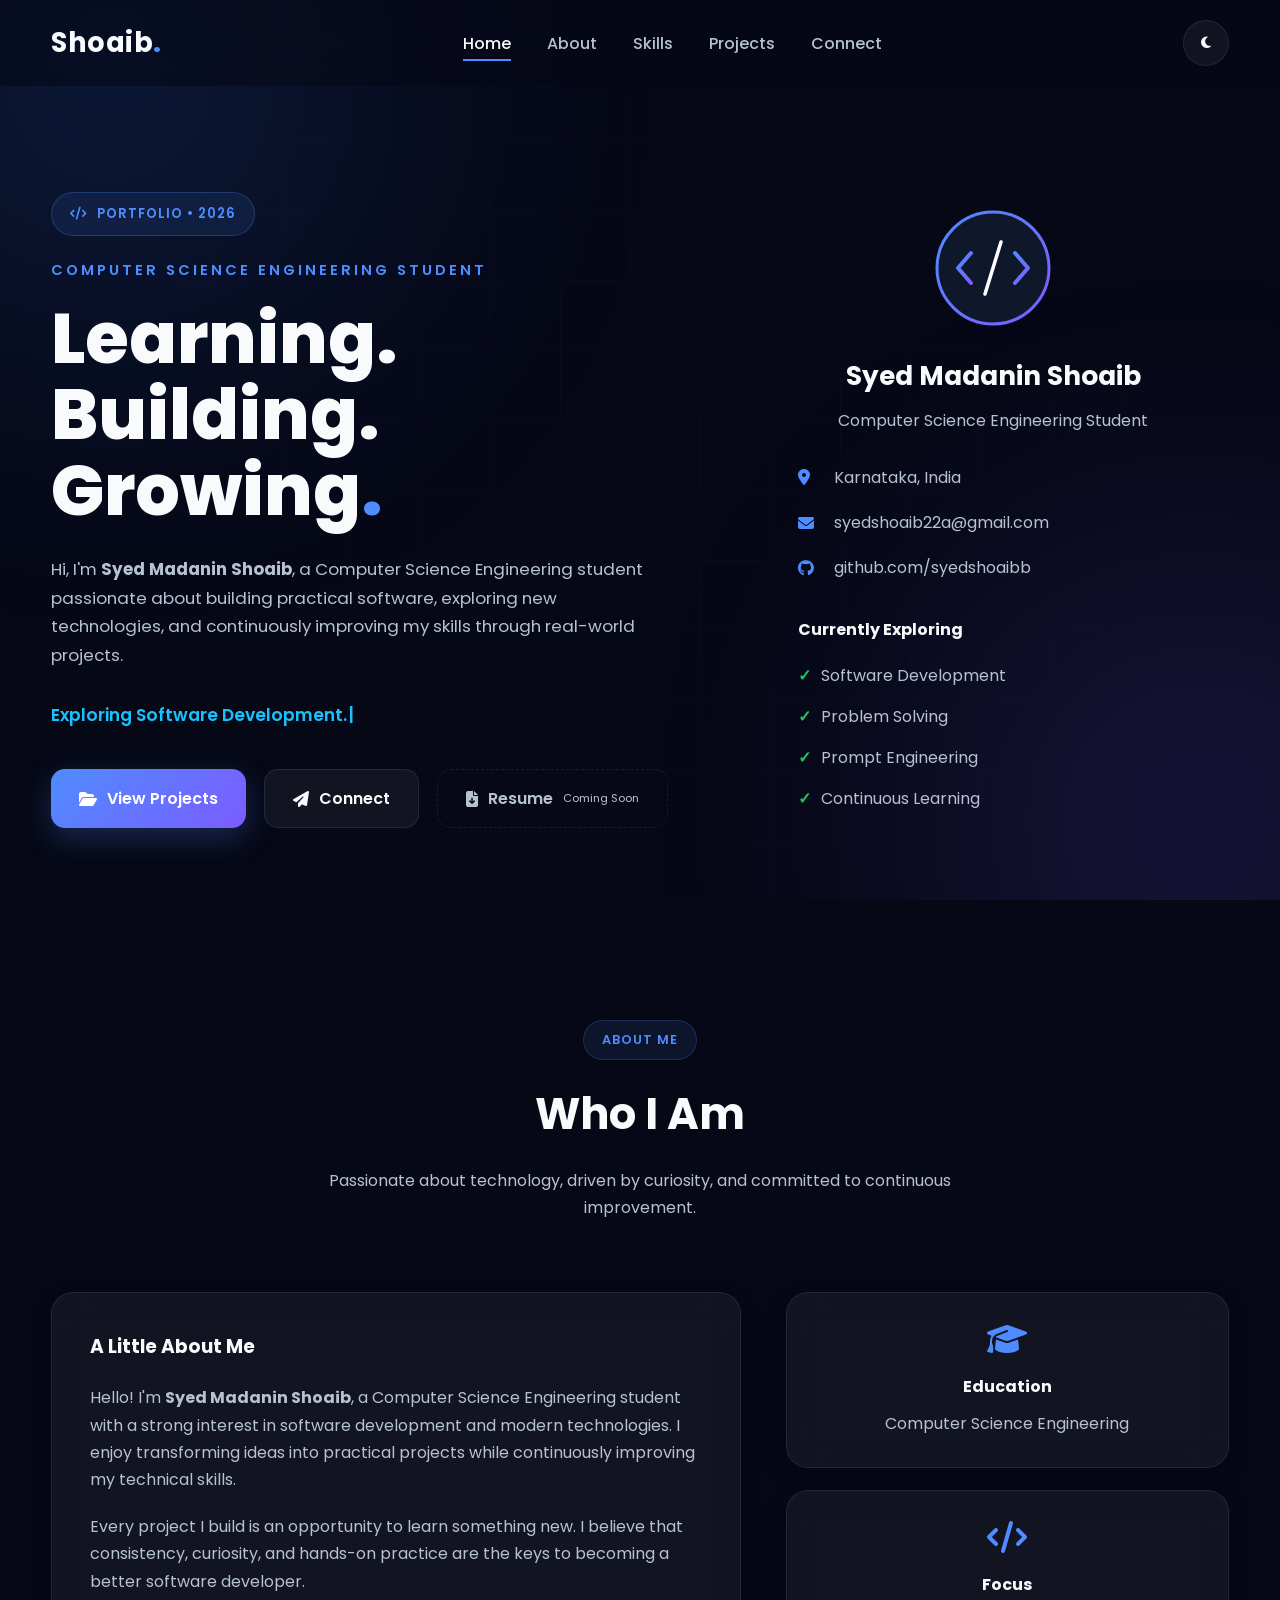
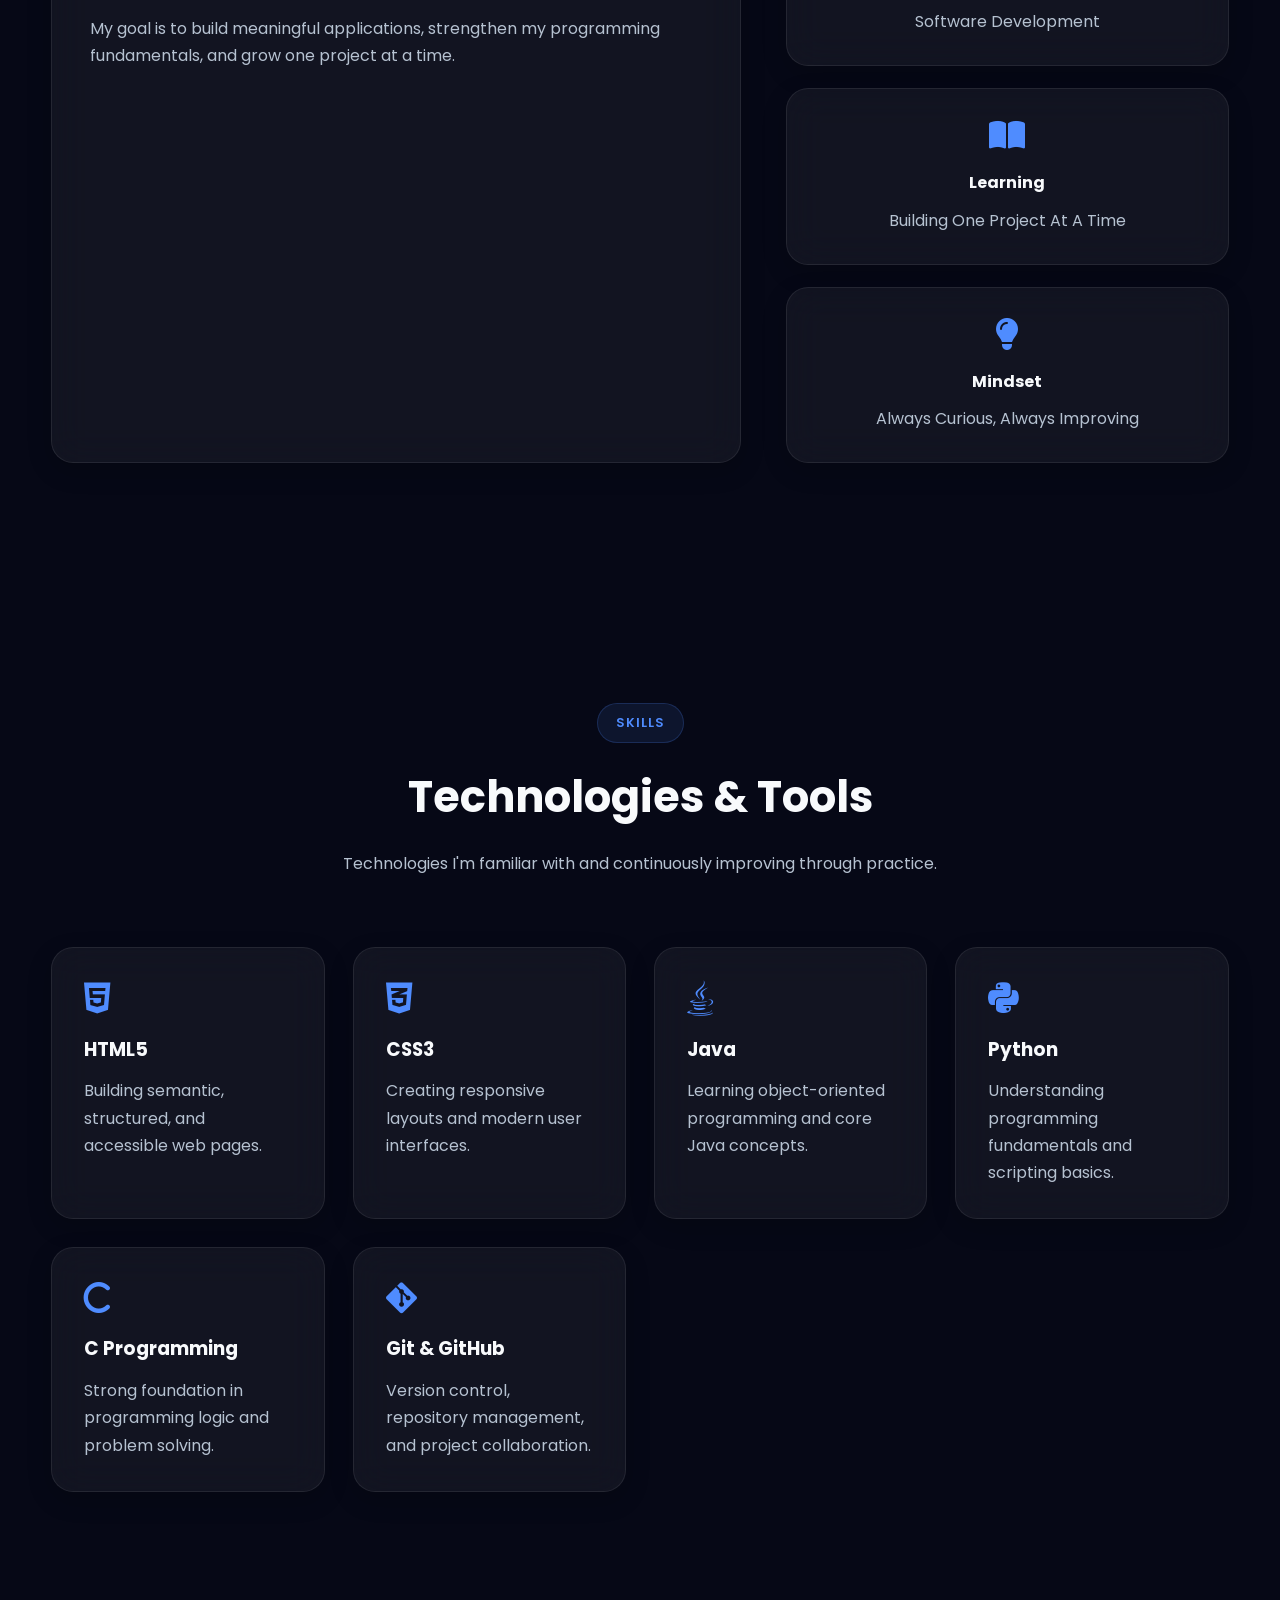
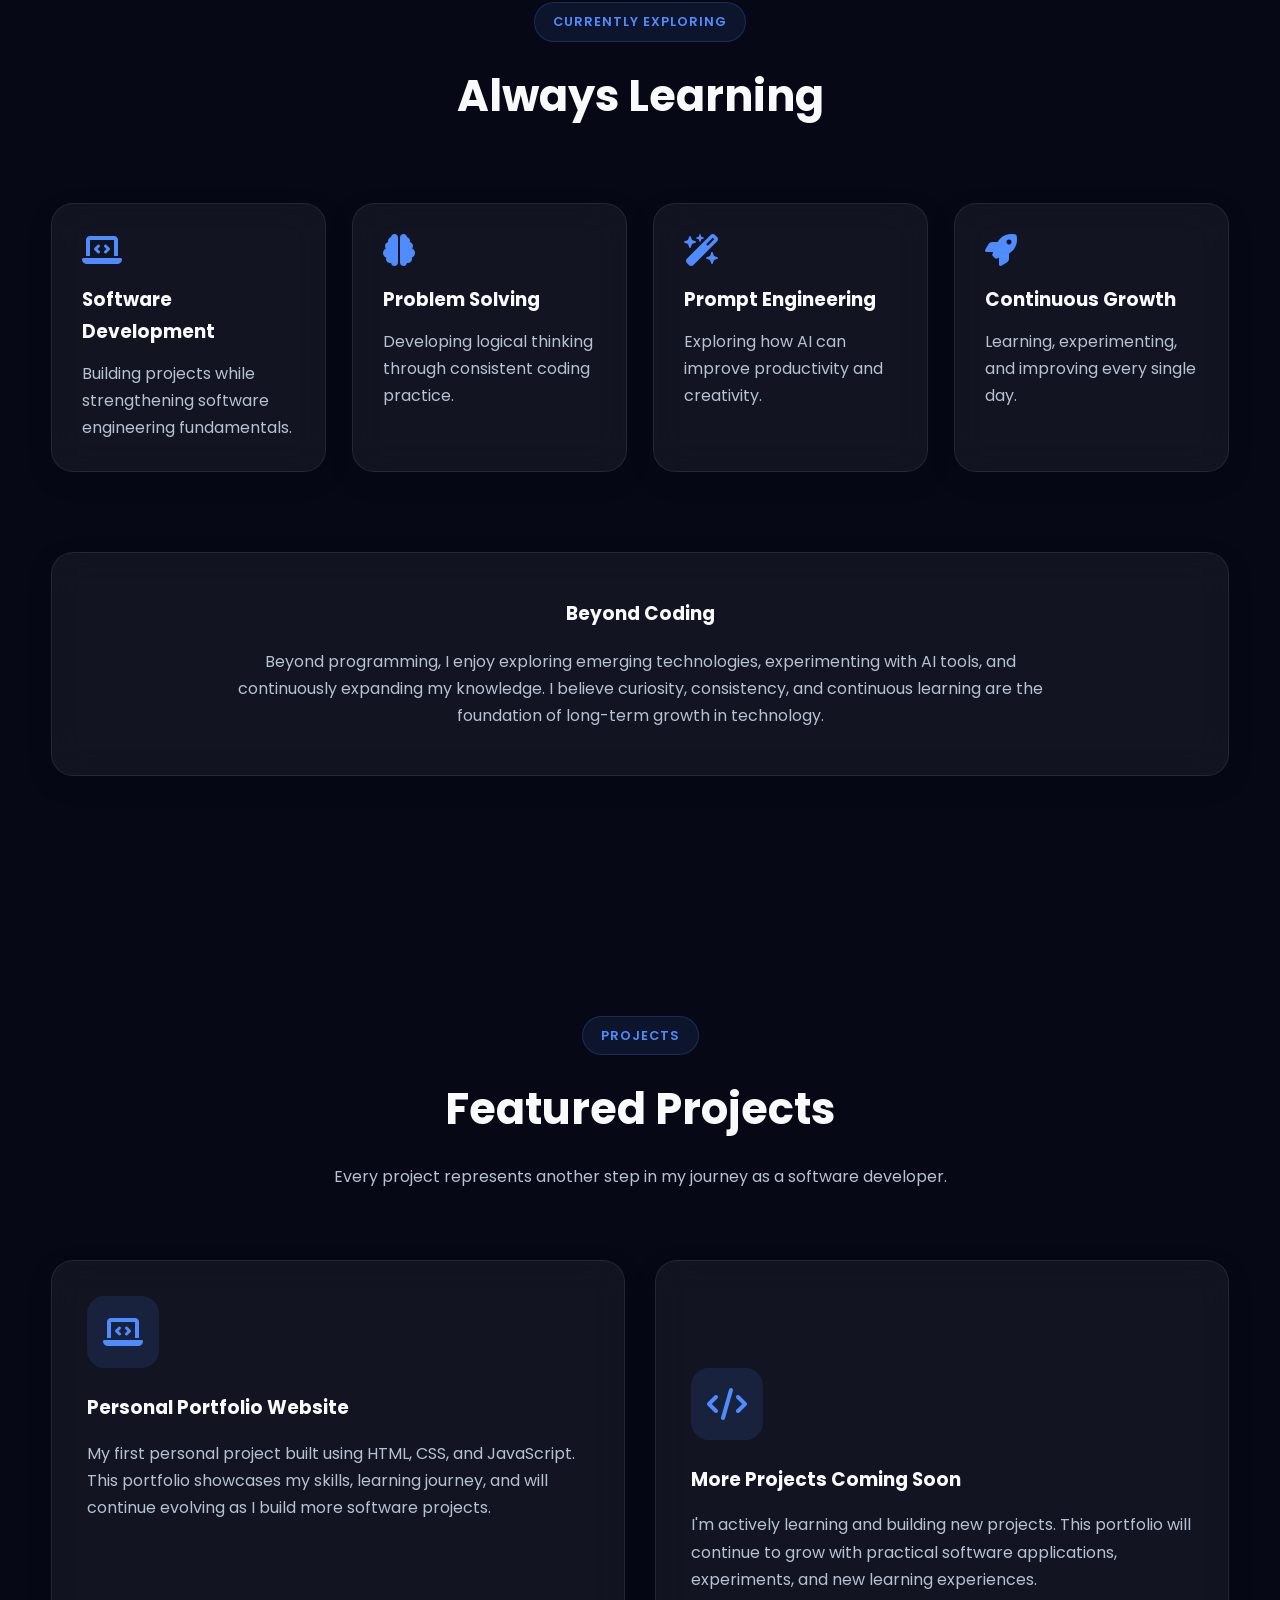
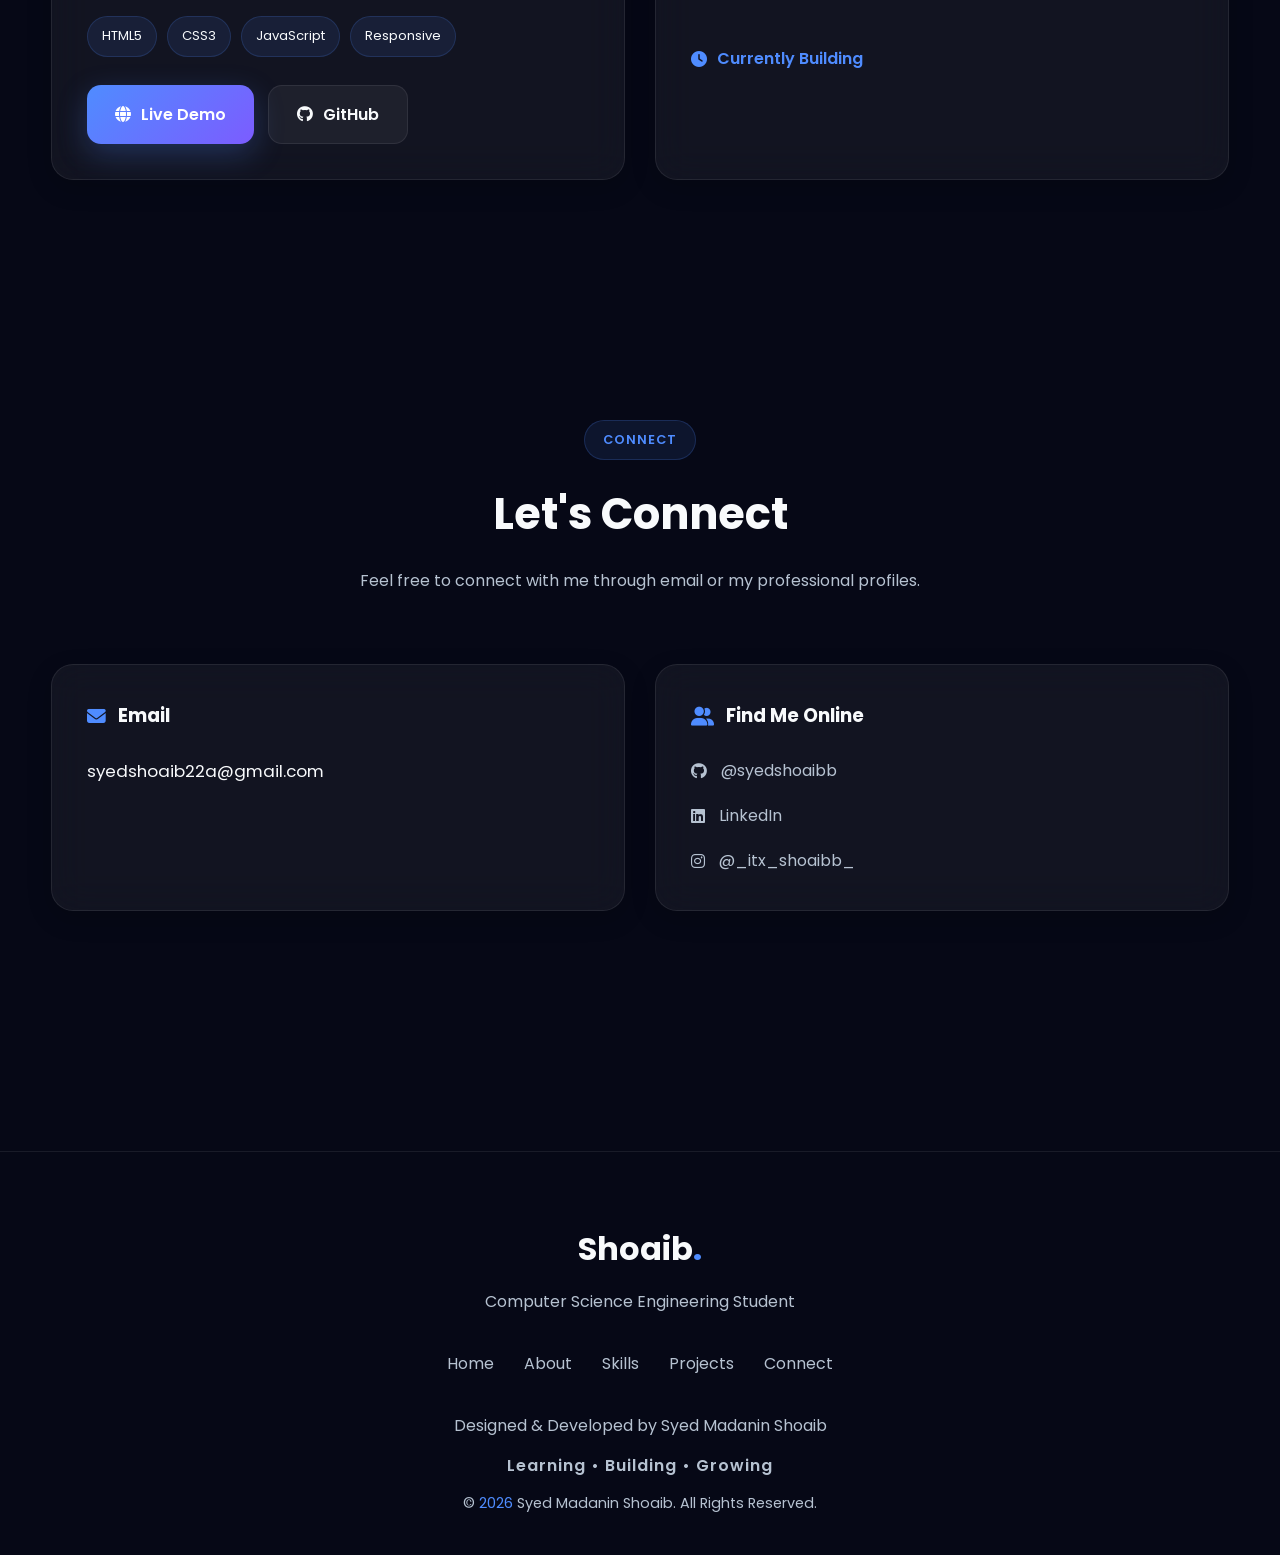
==== index.html @ fc70b45c "Initial Portfolio v1.0" ====
<!DOCTYPE html>
<html lang="en">

<head>

    <meta charset="UTF-8">

    <meta name="viewport"
          content="width=device-width, initial-scale=1.0">

    <meta name="description"
          content="Official portfolio of Syed Madanin Shoaib, a Computer Science Engineering student passionate about software development, problem solving and continuous learning.">

    <meta name="keywords"
          content="Syed Shoaib, Portfolio, Computer Science Engineering Student, Web Developer, Software Developer, GitHub">

    <meta name="author"
          content="Syed Madanin Shoaib">

    <meta property="og:title"
          content="Syed Madanin Shoaib | Portfolio">

    <meta property="og:description"
          content="Computer Science Engineering Student • Learning • Building • Growing">

    <meta property="og:type"
          content="website">

    <title>Syed Madanin Shoaib | Portfolio</title>

    <link rel="preconnect"
          href="https://fonts.googleapis.com">

    <link rel="preconnect"
          href="https://fonts.gstatic.com"
          crossorigin>

    <link href="https://fonts.googleapis.com/css2?family=Poppins:wght@300;400;500;600;700;800&display=swap"
          rel="stylesheet">

    <link rel="stylesheet"
          href="https://cdnjs.cloudflare.com/ajax/libs/font-awesome/6.7.2/css/all.min.css">

    <link rel="stylesheet"
          href="style.css">

</head>

<body>

    <!-- Animated Background -->

    <div class="background">

        <div class="blob blob-one"></div>

        <div class="blob blob-two"></div>

        <div class="grid-overlay"></div>

    </div>

    <!-- Scroll Progress -->

    <div id="progressBar"></div>

    <!-- Header -->

    <header id="header">

        <div class="container nav-container">

            <a href="#home"
               class="logo"
               aria-label="Homepage">

                Shoaib<span>.</span>

            </a>

            <nav>

                <ul class="nav-links">

                    <li><a href="#home">Home</a></li>

                    <li><a href="#about">About</a></li>

                    <li><a href="#skills">Skills</a></li>

                    <li><a href="#projects">Projects</a></li>

                    <li><a href="#connect">Connect</a></li>

                </ul>

            </nav>

            <div class="nav-actions">

                <button id="themeToggle"
                        aria-label="Toggle Theme">

                    <i class="fa-solid fa-moon"></i>

                </button>

                <button id="menuBtn"
                        aria-label="Open Menu">

                    <i class="fa-solid fa-bars"></i>

                </button>

            </div>

        </div>

    </header>

    <main>

        <!-- Hero -->

        <section id="home"
                 class="hero container">

            <div class="hero-content">

                <div class="hero-badge">

                    <i class="fa-solid fa-code"></i>

                    PORTFOLIO • 2026

                </div>

                <p class="hero-role">

                    COMPUTER SCIENCE ENGINEERING STUDENT

                </p>

                <h1>

                    Learning.<br>

                    Building.<br>

                    Growing<span class="dot">.</span>

                </h1>

                <p class="hero-description">

                    Hi, I'm <strong>Syed Madanin Shoaib</strong>,
                    a Computer Science Engineering student passionate
                    about building practical software, exploring new
                    technologies, and continuously improving my skills
                    through real-world projects.

                </p>

                <div class="typing-container">

                    <span id="typing"></span>

                    <span class="cursor">|</span>

                </div>

                <div class="hero-buttons">

                    <a href="#projects"
                       class="btn btn-primary">

                        <i class="fa-solid fa-folder-open"></i>

                        View Projects

                    </a>

                    <a href="#connect"
                       class="btn btn-secondary">

                        <i class="fa-solid fa-paper-plane"></i>

                        Connect

                    </a>

                    <a href="#"
                       class="btn btn-outline disabled-btn"
                       aria-disabled="true">

                        <i class="fa-solid fa-file-arrow-down"></i>

                        Resume

                        <small>Coming Soon</small>

                    </a>

                </div>

            </div>

            <!-- Profile Card -->

            <div class="profile-card">

                <div class="profile-logo">

                    <!-- Custom SVG Logo -->

                    <svg width="120"
                         height="120"
                         viewBox="0 0 120 120"
                         xmlns="http://www.w3.org/2000/svg">

                        <defs>

                            <linearGradient id="logoGradient"
                                            x1="0%"
                                            y1="0%"
                                            x2="100%"
                                            y2="100%">

                                <stop offset="0%"
                                      stop-color="#4F8CFF"/>

                                <stop offset="100%"
                                      stop-color="#7C5CFF"/>

                            </linearGradient>

                        </defs>

                        <circle cx="60"
                                cy="60"
                                r="56"
                                fill="#0f172a"
                                stroke="url(#logoGradient)"
                                stroke-width="3"/>

                        <path d="M38 45 L25 60 L38 75"
                              stroke="url(#logoGradient)"
                              stroke-width="4"
                              fill="none"
                              stroke-linecap="round"
                              stroke-linejoin="round"/>

                        <path d="M82 45 L95 60 L82 75"
                              stroke="url(#logoGradient)"
                              stroke-width="4"
                              fill="none"
                              stroke-linecap="round"
                              stroke-linejoin="round"/>

                        <path d="M68 34 L52 86"
                              stroke="white"
                              stroke-width="3.5"
                              stroke-linecap="round"/>

                    </svg>

                </div>

                <h2>Syed Madanin Shoaib</h2>

                <p class="profile-title">

                    Computer Science Engineering Student

                </p>

                <div class="profile-info">

                    <div>

                        <i class="fa-solid fa-location-dot"></i>

                        Karnataka, India

                    </div>

                    <div>

                        <i class="fa-solid fa-envelope"></i>

                        <a href="mailto:syedshoaib22a@gmail.com">

                            syedshoaib22a@gmail.com

                        </a>

                    </div>

                    <div>

                        <i class="fa-brands fa-github"></i>

                        <a href="https://github.com/syedshoaibb"
                           target="_blank"
                           rel="noopener noreferrer">

                            github.com/syedshoaibb

                        </a>

                    </div>

                </div>

                <div class="exploring">

                    <h3>Currently Exploring</h3>

                    <ul>

                        <li>Software Development</li>

                        <li>Problem Solving</li>

                        <li>Prompt Engineering</li>

                        <li>Continuous Learning</li>

                    </ul>

                </div>

            </div>

        </section>
                <!-- ================= ABOUT ================= -->

        <section id="about" class="section container reveal">

            <div class="section-header">

                <span class="section-badge">ABOUT ME</span>

                <h2>Who I Am</h2>

                <p>
                    Passionate about technology, driven by curiosity, and committed to continuous improvement.
                </p>

            </div>

            <div class="about-grid">

                <div class="about-content glass-card">

                    <h3>A Little About Me</h3>

                    <p>

                        Hello! I'm <strong>Syed Madanin Shoaib</strong>, a Computer Science Engineering
                        student with a strong interest in software development and modern technologies.
                        I enjoy transforming ideas into practical projects while continuously improving
                        my technical skills.

                    </p>

                    <p>

                        Every project I build is an opportunity to learn something new. I believe that
                        consistency, curiosity, and hands-on practice are the keys to becoming a better
                        software developer.

                    </p>

                    <p>

                        My goal is to build meaningful applications, strengthen my programming
                        fundamentals, and grow one project at a time.

                    </p>

                </div>

                <div class="about-cards">

                    <div class="info-card glass-card">

                        <i class="fa-solid fa-graduation-cap"></i>

                        <h4>Education</h4>

                        <p>Computer Science Engineering</p>

                    </div>

                    <div class="info-card glass-card">

                        <i class="fa-solid fa-code"></i>

                        <h4>Focus</h4>

                        <p>Software Development</p>

                    </div>

                    <div class="info-card glass-card">

                        <i class="fa-solid fa-book-open"></i>

                        <h4>Learning</h4>

                        <p>Building One Project At A Time</p>

                    </div>

                    <div class="info-card glass-card">

                        <i class="fa-solid fa-lightbulb"></i>

                        <h4>Mindset</h4>

                        <p>Always Curious, Always Improving</p>

                    </div>

                </div>

            </div>

        </section>





        <!-- ================= SKILLS ================= -->

        <section id="skills" class="section container reveal">

            <div class="section-header">

                <span class="section-badge">SKILLS</span>

                <h2>Technologies & Tools</h2>

                <p>
                    Technologies I'm familiar with and continuously improving through practice.
                </p>

            </div>

            <div class="skills-grid">

                <article class="skill-card glass-card">

                    <i class="fa-brands fa-html5"></i>

                    <h3>HTML5</h3>

                    <p>
                        Building semantic, structured, and accessible web pages.
                    </p>

                </article>

                <article class="skill-card glass-card">

                    <i class="fa-brands fa-css3-alt"></i>

                    <h3>CSS3</h3>

                    <p>
                        Creating responsive layouts and modern user interfaces.
                    </p>

                </article>

                <article class="skill-card glass-card">

                    <i class="fa-brands fa-java"></i>

                    <h3>Java</h3>

                    <p>
                        Learning object-oriented programming and core Java concepts.
                    </p>

                </article>

                <article class="skill-card glass-card">

                    <i class="fa-brands fa-python"></i>

                    <h3>Python</h3>

                    <p>
                        Understanding programming fundamentals and scripting basics.
                    </p>

                </article>

                <article class="skill-card glass-card">

                    <i class="fa-solid fa-c"></i>

                    <h3>C Programming</h3>

                    <p>
                        Strong foundation in programming logic and problem solving.
                    </p>

                </article>

                <article class="skill-card glass-card">

                    <i class="fa-brands fa-git-alt"></i>

                    <h3>Git & GitHub</h3>

                    <p>
                        Version control, repository management, and project collaboration.
                    </p>

                </article>

            </div>





            <div class="learning-section">

                <div class="section-header">

                    <span class="section-badge">

                        CURRENTLY EXPLORING

                    </span>

                    <h2>Always Learning</h2>

                </div>

                <div class="learning-grid">

                    <div class="learning-card glass-card">

                        <i class="fa-solid fa-laptop-code"></i>

                        <h3>Software Development</h3>

                        <p>

                            Building projects while strengthening software engineering
                            fundamentals.

                        </p>

                    </div>

                    <div class="learning-card glass-card">

                        <i class="fa-solid fa-brain"></i>

                        <h3>Problem Solving</h3>

                        <p>

                            Developing logical thinking through consistent coding practice.

                        </p>

                    </div>

                    <div class="learning-card glass-card">

                        <i class="fa-solid fa-wand-magic-sparkles"></i>

                        <h3>Prompt Engineering</h3>

                        <p>

                            Exploring how AI can improve productivity and creativity.

                        </p>

                    </div>

                    <div class="learning-card glass-card">

                        <i class="fa-solid fa-rocket"></i>

                        <h3>Continuous Growth</h3>

                        <p>

                            Learning, experimenting, and improving every single day.

                        </p>

                    </div>

                </div>

            </div>





            <div class="glass-card beyond-card">

                <h3>Beyond Coding</h3>

                <p>

                    Beyond programming, I enjoy exploring emerging technologies,
                    experimenting with AI tools, and continuously expanding my
                    knowledge. I believe curiosity, consistency, and continuous
                    learning are the foundation of long-term growth in technology.

                </p>

            </div>

        </section>
                <!-- ================= PROJECTS ================= -->

        <section id="projects" class="section container reveal">

            <div class="section-header">

                <span class="section-badge">PROJECTS</span>

                <h2>Featured Projects</h2>

                <p>
                    Every project represents another step in my journey as a software developer.
                </p>

            </div>

            <div class="projects-grid">

                <!-- Portfolio Project -->

                <article class="project-card glass-card">

                    <div class="project-icon">

                        <i class="fa-solid fa-laptop-code"></i>

                    </div>

                    <h3>Personal Portfolio Website</h3>

                    <p>

                        My first personal project built using HTML, CSS, and JavaScript.
                        This portfolio showcases my skills, learning journey, and will
                        continue evolving as I build more software projects.

                    </p>

                    <div class="project-tags">

                        <span>HTML5</span>
                        <span>CSS3</span>
                        <span>JavaScript</span>
                        <span>Responsive</span>

                    </div>

                    <div class="project-buttons">

                        <a href="#"
                           class="btn btn-primary">

                            <i class="fa-solid fa-globe"></i>

                            Live Demo

                        </a>

                        <a href="https://github.com/syedshoaibb"
                           target="_blank"
                           rel="noopener noreferrer"
                           class="btn btn-secondary">

                            <i class="fa-brands fa-github"></i>

                            GitHub

                        </a>

                    </div>

                </article>





                <!-- Coming Soon -->

                <article class="project-card glass-card future-project">

                    <div class="project-icon">

                        <i class="fa-solid fa-code"></i>

                    </div>

                    <h3>More Projects Coming Soon</h3>

                    <p>

                        I'm actively learning and building new projects.
                        This portfolio will continue to grow with practical
                        software applications, experiments, and new learning experiences.

                    </p>

                    <div class="coming-soon">

                        <i class="fa-solid fa-clock"></i>

                        Currently Building

                    </div>

                </article>

            </div>

        </section>





        <!-- ================= CONNECT ================= -->

        <section id="connect" class="section container reveal">

            <div class="section-header">

                <span class="section-badge">CONNECT</span>

                <h2>Let's Connect</h2>

                <p>

                    Feel free to connect with me through email or my professional profiles.

                </p>

            </div>

            <div class="connect-grid">

                <article class="glass-card contact-card">

                    <h3>

                        <i class="fa-solid fa-envelope"></i>

                        Email

                    </h3>

                    <a href="mailto:syedshoaib22a@gmail.com">

                        syedshoaib22a@gmail.com

                    </a>

                </article>





                <article class="glass-card contact-card">

                    <h3>

                        <i class="fa-solid fa-user-group"></i>

                        Find Me Online

                    </h3>

                    <div class="social-links">

                        <a href="https://github.com/syedshoaibb"
                           target="_blank"
                           rel="noopener noreferrer">

                            <i class="fa-brands fa-github"></i>

                            @syedshoaibb

                        </a>

                        <a href="https://www.linkedin.com/in/syed-madanin-shoaib-3a25b7331/"
                           target="_blank"
                           rel="noopener noreferrer">

                            <i class="fa-brands fa-linkedin"></i>

                            LinkedIn

                        </a>

                        <a href="https://www.instagram.com/_itx_shoaibb_/"
                           target="_blank"
                           rel="noopener noreferrer">

                            <i class="fa-brands fa-instagram"></i>

                            @_itx_shoaibb_

                        </a>

                    </div>

                </article>

            </div>

        </section>

    </main>





    <!-- ================= FOOTER ================= -->

    <footer>

        <div class="container footer-content">

            <h2>Shoaib<span>.</span></h2>

            <p>

                Computer Science Engineering Student

            </p>

            <div class="footer-links">

                <a href="#home">Home</a>

                <a href="#about">About</a>

                <a href="#skills">Skills</a>

                <a href="#projects">Projects</a>

                <a href="#connect">Connect</a>

            </div>

            <p class="footer-text">

                Designed & Developed by Syed Madanin Shoaib

            </p>

            <p class="footer-signature">

                Learning • Building • Growing

            </p>

            <p class="copyright">

    © <span id="year"></span> Syed Madanin Shoaib. All Rights Reserved.

</p>

        </div>

    </footer>





    <!-- Back To Top -->

    <button id="backToTop"
            aria-label="Back To Top">

        <i class="fa-solid fa-arrow-up"></i>

    </button>





    <script src="script.js"></script>

</body>

</html>
---- style.css ----
/* ==========================================================
   PORTFOLIO V1.0
   Author : Syed Madanin Shoaib
   Theme  : Modern Glassmorphism
========================================================== */

/* ==========================================================
   GOOGLE FONT
========================================================== */

@import url('https://fonts.googleapis.com/css2?family=Poppins:wght@300;400;500;600;700;800&display=swap');

/* ==========================================================
   CSS VARIABLES
========================================================== */

:root{

    --primary:#4F8CFF;
    --secondary:#7C5CFF;
    --accent:#19C2FF;

    --background:#060816;
    --surface:#10182B;

    --card:rgba(255,255,255,.05);
    --card-border:rgba(255,255,255,.08);

    --text:#F8FAFC;
    --text-light:#B6C2D1;

    --success:#22C55E;

    --shadow-lg:
    0 20px 50px rgba(0,0,0,.35);

    --shadow-sm:
    0 8px 25px rgba(0,0,0,.18);

    --radius:22px;

    --transition:.35s ease;

}

/* ==========================================================
   LIGHT MODE
========================================================== */

body.light{

    --background:#F5F7FB;

    --surface:#FFFFFF;

    --card:rgba(255,255,255,.82);

    --card-border:#E5EAF2;

    --text:#111827;

    --text-light:#667085;

}

/* ==========================================================
   RESET
========================================================== */

*{

    margin:0;

    padding:0;

    box-sizing:border-box;

}

html{

    scroll-behavior:smooth;

}

body{

    font-family:'Poppins',sans-serif;

    background:var(--background);

    color:var(--text);

    overflow-x:hidden;

    line-height:1.7;

    position:relative;

    transition:
    background .4s,
    color .4s;

}

img{

    display:block;

    max-width:100%;

}

a{

    text-decoration:none;

    color:inherit;

}

button{

    font-family:inherit;

    border:none;

    cursor:pointer;

}

ul{

    list-style:none;

}

/* ==========================================================
   SCROLLBAR
========================================================== */

::-webkit-scrollbar{

    width:10px;

}

::-webkit-scrollbar-track{

    background:var(--background);

}

::-webkit-scrollbar-thumb{

    background:linear-gradient(
    var(--primary),
    var(--secondary));

    border-radius:100px;

}

/* ==========================================================
   SELECTION
========================================================== */

::selection{

    background:var(--primary);

    color:#fff;

}

/* ==========================================================
   BACKGROUND
========================================================== */

.background{

    position:fixed;

    inset:0;

    overflow:hidden;

    z-index:-10;

}

/* floating blobs */

.blob{

    position:absolute;

    width:520px;

    height:520px;

    border-radius:50%;

    filter:blur(140px);

    opacity:.18;

    animation:floatBlob 24s ease-in-out infinite;

}

.blob-one{

    background:#3478F6;

    top:-180px;

    left:-150px;

}

.blob-two{

    background:#7C5CFF;

    right:-180px;

    bottom:-180px;

    animation-delay:12s;

}

/* subtle grid */

.grid-overlay{

    position:absolute;

    inset:0;

    background-image:

    linear-gradient(
    rgba(255,255,255,.02) 1px,
    transparent 1px),

    linear-gradient(
    90deg,
    rgba(255,255,255,.02) 1px,
    transparent 1px);

    background-size:70px 70px;

    mask-image:
    radial-gradient(circle at center,
    black,
    transparent 90%);

}

/* slow movement */

@keyframes floatBlob{

    0%{

        transform:
        translate(0,0)
        scale(1);

    }

    25%{

        transform:
        translate(40px,-30px)
        scale(1.05);

    }

    50%{

        transform:
        translate(-20px,40px)
        scale(1.08);

    }

    75%{

        transform:
        translate(45px,20px)
        scale(1.03);

    }

    100%{

        transform:
        translate(0,0)
        scale(1);

    }

}

/* ==========================================================
   UTILITIES
========================================================== */

.container{

    width:min(1180px,92%);

    margin:auto;

}

.section{

    padding:120px 0;

}

.glass-card{

    background:var(--card);

    backdrop-filter:blur(18px);

    border:1px solid var(--card-border);

    border-radius:var(--radius);

    box-shadow:var(--shadow-sm);

    transition:var(--transition);

}

/* premium hover */

.glass-card:hover{

    transform:translateY(-8px);

    border-color:

    rgba(79,140,255,.35);

    box-shadow:

    0 18px 40px rgba(79,140,255,.12),

    0 12px 30px rgba(124,92,255,.08);

}

/* ==========================================================
   SCROLL PROGRESS
========================================================== */

#progressBar{

    position:fixed;

    top:0;

    left:0;

    width:0;

    height:4px;

    background:

    linear-gradient(
    90deg,
    var(--primary),
    var(--secondary));

    z-index:9999;

}

/* ==========================================================
   HEADER
========================================================== */

header{

    position:fixed;

    top:0;

    left:0;

    width:100%;

    z-index:999;

    transition:.35s;

    backdrop-filter:blur(18px);

    background:

    rgba(6,8,22,.55);

}

body.light header{

    background:

    rgba(255,255,255,.65);

}

.nav-container{

    display:flex;

    align-items:center;

    justify-content:space-between;

    padding:20px 0;

}

/* ==========================================================
   LOGO
========================================================== */

.logo{

    font-size:1.7rem;

    font-weight:700;

    letter-spacing:.5px;

}

.logo span{

    color:var(--primary);

}

/* ==========================================================
   NAVIGATION
========================================================== */

.nav-links{

    display:flex;

    gap:36px;

}

.nav-links a{

    position:relative;

    color:var(--text-light);

    font-weight:500;

    transition:var(--transition);

}

.nav-links a:hover,

.nav-links a.active{

    color:var(--text);

}

.nav-links a::after{

    content:"";

    position:absolute;

    left:0;

    bottom:-6px;

    width:0;

    height:2px;

    background:var(--primary);

    transition:.3s;

}

.nav-links a:hover::after,

.nav-links a.active::after{

    width:100%;

}

.nav-actions{

    display:flex;

    gap:15px;

}

#themeToggle,

#menuBtn{

    width:46px;

    height:46px;

    border-radius:50%;

    background:var(--card);

    border:1px solid var(--card-border);

    color:var(--text);

    transition:.3s;

}

#themeToggle:hover,

#menuBtn:hover{

    border-color:var(--primary);

    transform:translateY(-3px);

}

#menuBtn{

    display:none;

}
/* ==========================================================
   HERO
========================================================== */

.hero{

    min-height:100vh;

    display:grid;

    grid-template-columns:1.15fr .85fr;

    align-items:center;

    gap:70px;

    padding-top:120px;

}

.hero-content{

    display:flex;

    flex-direction:column;

    justify-content:center;

}

.hero-badge{

    display:inline-flex;

    align-items:center;

    gap:10px;

    width:max-content;

    padding:10px 18px;

    border-radius:999px;

    background:rgba(79,140,255,.10);

    border:1px solid rgba(79,140,255,.25);

    color:var(--primary);

    font-size:.82rem;

    font-weight:600;

    letter-spacing:1px;

    margin-bottom:22px;

}

.hero-role{

    text-transform:uppercase;

    letter-spacing:3px;

    font-size:.92rem;

    color:var(--primary);

    font-weight:600;

    margin-bottom:18px;

}

.hero h1{

    font-size:4.4rem;

    line-height:1.08;

    margin-bottom:26px;

    font-weight:800;

}

.dot{

    color:var(--primary);

}

.hero-description{

    max-width:620px;

    color:var(--text-light);

    margin-bottom:30px;

    font-size:1.05rem;

}

/* ==========================================================
   TYPING
========================================================== */

.typing-container{

    display:flex;

    align-items:center;

    gap:2px;

    height:32px;

    margin-bottom:38px;

    font-size:1.08rem;

    font-weight:600;

    color:var(--accent);

}

.cursor{

    animation:blink .9s infinite;

}

@keyframes blink{

    50%{

        opacity:0;

    }

}

/* ==========================================================
   BUTTONS
========================================================== */

.hero-buttons{

    display:flex;

    flex-wrap:wrap;

    gap:18px;

}

.btn{

    display:inline-flex;

    align-items:center;

    justify-content:center;

    gap:10px;

    padding:15px 28px;

    border-radius:14px;

    font-weight:600;

    transition:var(--transition);

}

.btn i{

    font-size:1rem;

}

.btn-primary{

    background:linear-gradient(
    135deg,
    var(--primary),
    var(--secondary));

    color:#fff;

    box-shadow:0 10px 30px rgba(79,140,255,.25);

}

.btn-primary:hover{

    transform:translateY(-4px);

    box-shadow:
    0 18px 40px rgba(79,140,255,.35);

}

.btn-secondary{

    background:var(--card);

    border:1px solid var(--card-border);

}

.btn-secondary:hover{

    border-color:var(--primary);

    transform:translateY(-4px);

}

.btn-outline{

    border:1px dashed var(--card-border);

    color:var(--text-light);

}

.btn-outline:hover{

    border-color:var(--primary);

}

.disabled-btn{

    cursor:not-allowed;

}

.disabled-btn small{

    display:block;

    font-size:.7rem;

    font-weight:400;

}

/* ==========================================================
   PROFILE CARD
========================================================== */

.profile-card{

    padding:40px;

    text-align:center;

    animation:floatCard 6s ease-in-out infinite;

}

@keyframes floatCard{

    0%{

        transform:translateY(0);

    }

    50%{

        transform:translateY(-12px);

    }

    100%{

        transform:translateY(0);

    }

}

.profile-logo{

    display:flex;

    justify-content:center;

    margin-bottom:26px;

}

.profile-logo svg{

    transition:.4s;

}

.profile-card:hover svg{

    transform:scale(1.05) rotate(-2deg);

}

.profile-card h2{

    margin-bottom:8px;

    font-size:1.65rem;

}

.profile-title{

    color:var(--text-light);

    margin-bottom:30px;

}

.profile-info{

    display:flex;

    flex-direction:column;

    gap:18px;

    text-align:left;

}

.profile-info div{

    display:flex;

    align-items:center;

    gap:14px;

    color:var(--text-light);

}

.profile-info i{

    width:22px;

    color:var(--primary);

}

.profile-info a:hover{

    color:var(--primary);

}

/* ==========================================================
   CURRENTLY EXPLORING
========================================================== */

.exploring{

    margin-top:35px;

    text-align:left;

}

.exploring h3{

    margin-bottom:18px;

    font-size:1rem;

}

.exploring ul{

    display:grid;

    gap:14px;

}

.exploring li{

    display:flex;

    align-items:center;

    gap:10px;

    color:var(--text-light);

}

.exploring li::before{

    content:"✓";

    color:var(--success);

    font-weight:700;

}

/* ==========================================================
   SECTION HEADER
========================================================== */

.section-header{

    text-align:center;

    margin-bottom:70px;

}

.section-badge{

    display:inline-block;

    padding:8px 18px;

    border-radius:999px;

    background:rgba(79,140,255,.10);

    border:1px solid rgba(79,140,255,.20);

    color:var(--primary);

    font-size:.8rem;

    font-weight:600;

    letter-spacing:1px;

    margin-bottom:18px;

}

.section-header h2{

    font-size:2.7rem;

    margin-bottom:16px;

}

.section-header p{

    max-width:700px;

    margin:auto;

    color:var(--text-light);

}

/* ==========================================================
   ABOUT
========================================================== */

.about-grid{

    display:grid;

    grid-template-columns:1.4fr .9fr;

    gap:45px;

}

.about-content{

    padding:38px;

}

.about-content h3{

    margin-bottom:22px;

}

.about-content p{

    color:var(--text-light);

    margin-bottom:20px;

}

.about-cards{

    display:grid;

    gap:22px;

}

.info-card{

    padding:30px;

    text-align:center;

}

.info-card i{

    font-size:2rem;

    color:var(--primary);

    margin-bottom:18px;

}

.info-card h4{

    margin-bottom:10px;

}

.info-card p{

    color:var(--text-light);

}
/* ==========================================================
   SKILLS
========================================================== */

.skills-grid{

    display:grid;

    grid-template-columns:repeat(auto-fit,minmax(250px,1fr));

    gap:28px;

}

.skill-card{

    padding:32px;

    text-align:left;

    min-height:220px;

}

.skill-card i{

    font-size:2.2rem;

    color:var(--primary);

    margin-bottom:18px;

}

.skill-card h3{

    margin-bottom:12px;

}

.skill-card p{

    color:var(--text-light);

}

/* ==========================================================
   LEARNING
========================================================== */

.learning-section{

    margin-top:110px;

}

.learning-grid{

    display:grid;

    grid-template-columns:repeat(auto-fit,minmax(240px,1fr));

    gap:26px;

}

.learning-card{

    padding:30px;

}

.learning-card i{

    font-size:2rem;

    color:var(--primary);

    margin-bottom:18px;

}

.learning-card h3{

    margin-bottom:12px;

}

.learning-card p{

    color:var(--text-light);

}

/* ==========================================================
   BEYOND CODING
========================================================== */

.beyond-card{

    margin-top:80px;

    padding:45px;

    text-align:center;

}

.beyond-card h3{

    margin-bottom:18px;

}

.beyond-card p{

    max-width:850px;

    margin:auto;

    color:var(--text-light);

}

/* ==========================================================
   PROJECTS
========================================================== */

.projects-grid{

    display:grid;

    grid-template-columns:repeat(auto-fit,minmax(350px,1fr));

    gap:30px;

    align-items:stretch;

}

.project-card{

    padding:35px;

    display:flex;

    flex-direction:column;

    justify-content:space-between;

    min-height:520px;

}

.project-icon{

    width:72px;

    height:72px;

    border-radius:18px;

    display:flex;

    align-items:center;

    justify-content:center;

    background:rgba(79,140,255,.12);

    margin-bottom:24px;

}

.project-icon i{

    font-size:2rem;

    color:var(--primary);

}

.project-card h3{

    margin-bottom:16px;

}

.project-card p{

    color:var(--text-light);

    margin-bottom:22px;

}

.project-tags{

    display:flex;

    flex-wrap:wrap;

    gap:10px;

    margin-top:auto;

    margin-bottom:28px;

}

.project-tags span{

    padding:8px 14px;

    border-radius:999px;

    background:rgba(79,140,255,.10);

    border:1px solid rgba(79,140,255,.18);

    font-size:.82rem;

}

.project-buttons{

    display:flex;

    gap:14px;

    flex-wrap:wrap;

}

.future-project{

    justify-content:center;

}

.coming-soon{

    display:inline-flex;

    align-items:center;

    gap:10px;

    color:var(--primary);

    font-weight:600;

    margin-top:30px;

}

/* ==========================================================
   CONNECT
========================================================== */

.connect-grid{

    display:grid;

    grid-template-columns:repeat(auto-fit,minmax(320px,1fr));

    gap:30px;

}

.contact-card{

    padding:35px;

}

.contact-card h3{

    display:flex;

    align-items:center;

    gap:12px;

    margin-bottom:25px;

}

.contact-card h3 i{

    color:var(--primary);

}

.contact-card>a{

    font-size:1.05rem;

}

.social-links{

    display:flex;

    flex-direction:column;

    gap:18px;

}

.social-links a{

    display:flex;

    align-items:center;

    gap:14px;

    color:var(--text-light);

    transition:var(--transition);

}

.social-links a:hover{

    color:var(--primary);

    transform:translateX(8px);

}

/* ==========================================================
   FOOTER
========================================================== */

footer{

    margin-top:120px;

    padding:70px 0 40px;

    border-top:1px solid var(--card-border);

}

.footer-content{

    text-align:center;

}

.footer-content h2{

    font-size:2rem;

    margin-bottom:12px;

}

.footer-content span{

    color:var(--primary);

}

.footer-content>p{

    color:var(--text-light);

}

.footer-links{

    display:flex;

    justify-content:center;

    gap:30px;

    flex-wrap:wrap;

    margin:35px 0;

}

.footer-links a{

    color:var(--text-light);

    transition:var(--transition);

}

.footer-links a:hover{

    color:var(--primary);

}

.footer-text{

    margin-bottom:12px;

}

.footer-signature{

    color:var(--primary);

    font-weight:600;

    letter-spacing:1px;

    margin-bottom:12px;

}

.copyright{

    font-size:.9rem;

    color:var(--text-light);

}

/* ==========================================================
   BACK TO TOP
========================================================== */

#backToTop{

    position:fixed;

    right:25px;

    bottom:25px;

    width:52px;

    height:52px;

    border-radius:50%;

    display:flex;

    justify-content:center;

    align-items:center;

    background:linear-gradient(135deg,var(--primary),var(--secondary));

    color:#fff;

    box-shadow:var(--shadow-lg);

    opacity:0;

    visibility:hidden;

    transition:.3s;

    z-index:999;

}

#backToTop.show{

    opacity:1;

    visibility:visible;

}

#backToTop:hover{

    transform:translateY(-5px);

}

/* ==========================================================
   SCROLL REVEAL
========================================================== */

.reveal{

    opacity:0;

    transform:translateY(45px);

    transition:1s ease;

}

.reveal.active{

    opacity:1;

    transform:translateY(0);

}

/* ==========================================================
   MOBILE
========================================================== */

@media(max-width:992px){

    .hero{

        grid-template-columns:1fr;

        text-align:center;

        gap:60px;

    }

    .hero-content{

        align-items:center;

    }

    .hero-description{

        margin-inline:auto;

    }

    .hero-buttons{

        justify-content:center;

    }

    .about-grid{

        grid-template-columns:1fr;

    }

}

/* Mobile Navigation */

@media(max-width:768px){

    #menuBtn{

        display:flex;

        justify-content:center;

        align-items:center;

    }

    .nav-links{

        position:absolute;

        top:100%;

        left:0;

        width:100%;

        flex-direction:column;

        align-items:center;

        background:rgba(10,15,28,.96);

        backdrop-filter:blur(18px);

        max-height:0;

        overflow:hidden;

        transition:max-height .45s ease;

        gap:0;

    }

    body.light .nav-links{

        background:rgba(255,255,255,.96);

    }

    .nav-links.active{

        max-height:420px;

        padding:20px 0;

    }

    .nav-links li{

        width:100%;

        text-align:center;

        padding:18px 0;

    }

    .hero{

        padding-top:130px;

    }

    .hero h1{

        font-size:3rem;

    }

    .section{

        padding:90px 0;

    }

    .section-header h2{

        font-size:2.2rem;

    }

    .btn{

        width:100%;

    }

    .project-buttons{

        flex-direction:column;

    }

}

@media(max-width:480px){

    html{

        font-size:15px;

    }

    .hero h1{

        font-size:2.4rem;

    }

    .profile-card,

    .about-content,

    .skill-card,

    .learning-card,

    .project-card,

    .contact-card,

    .beyond-card{

        padding:24px;

    }

    .blob{

        width:350px;

        height:350px;

    }

}
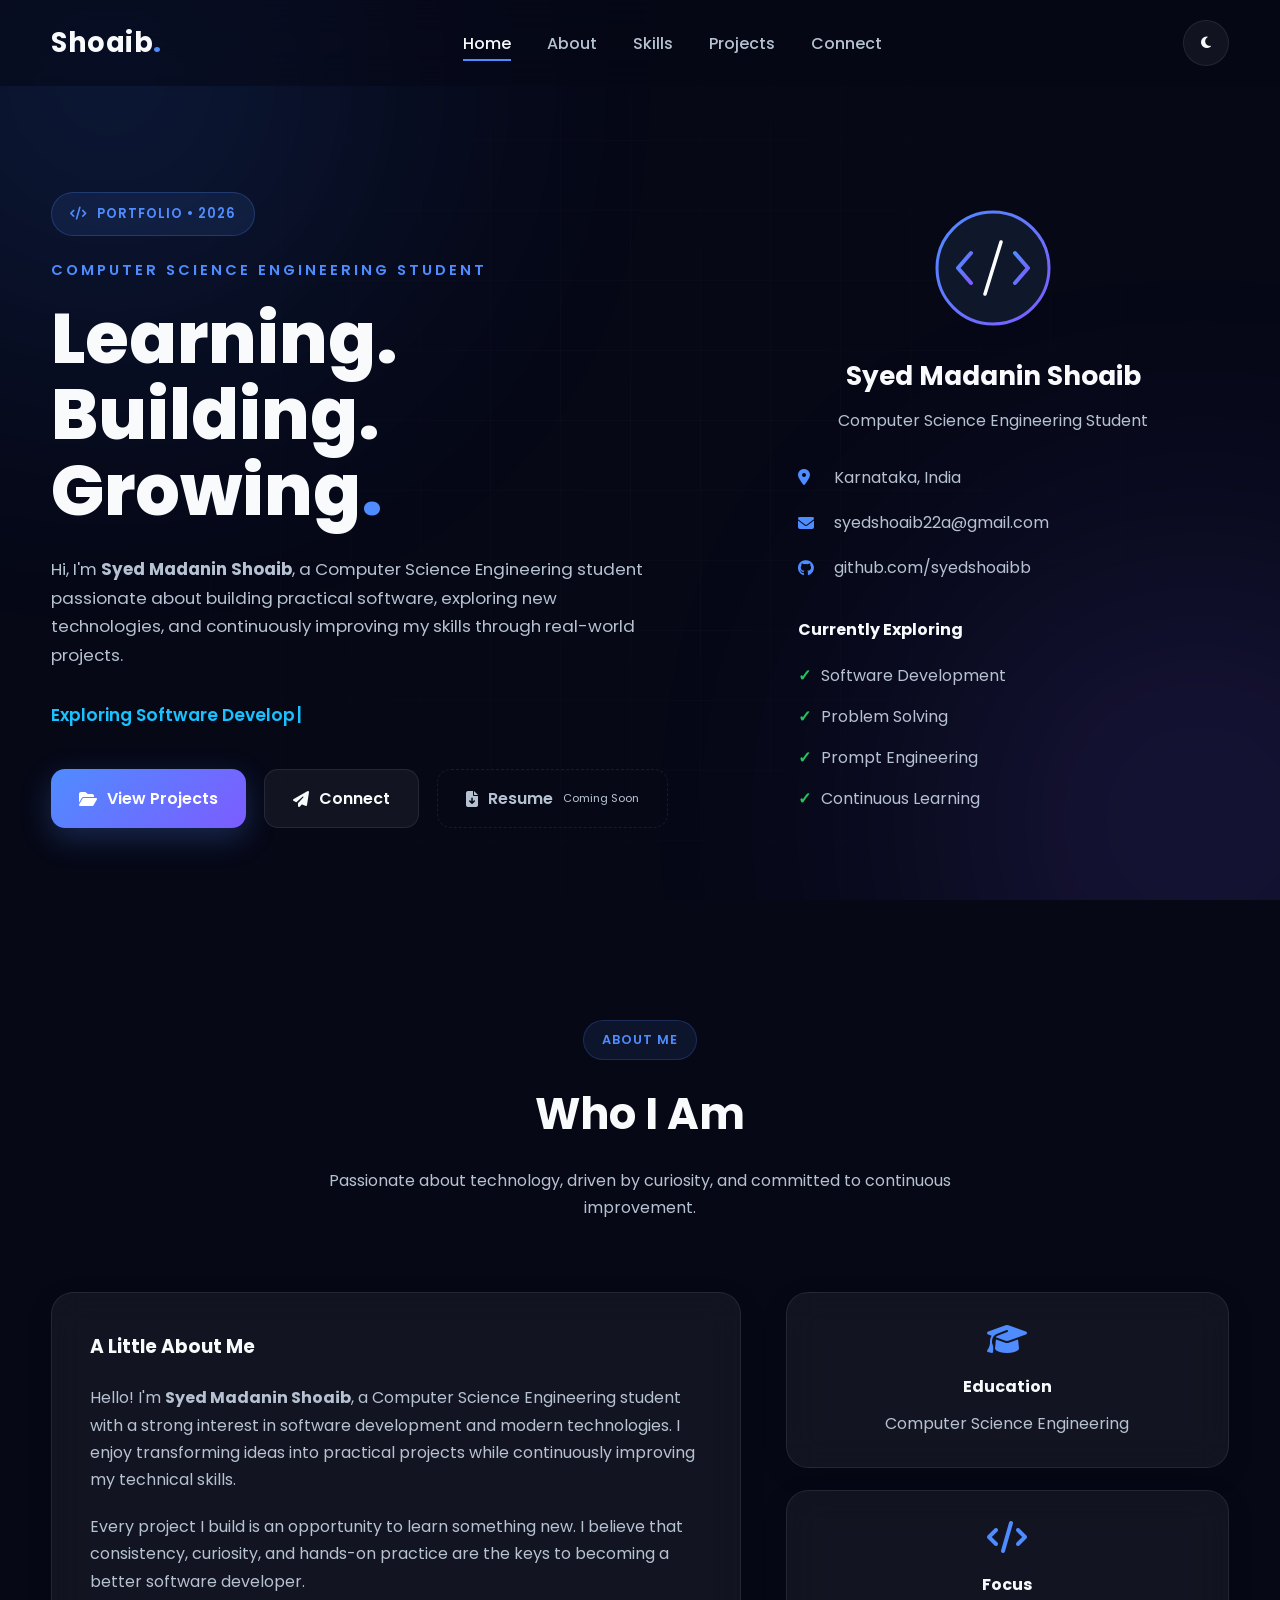
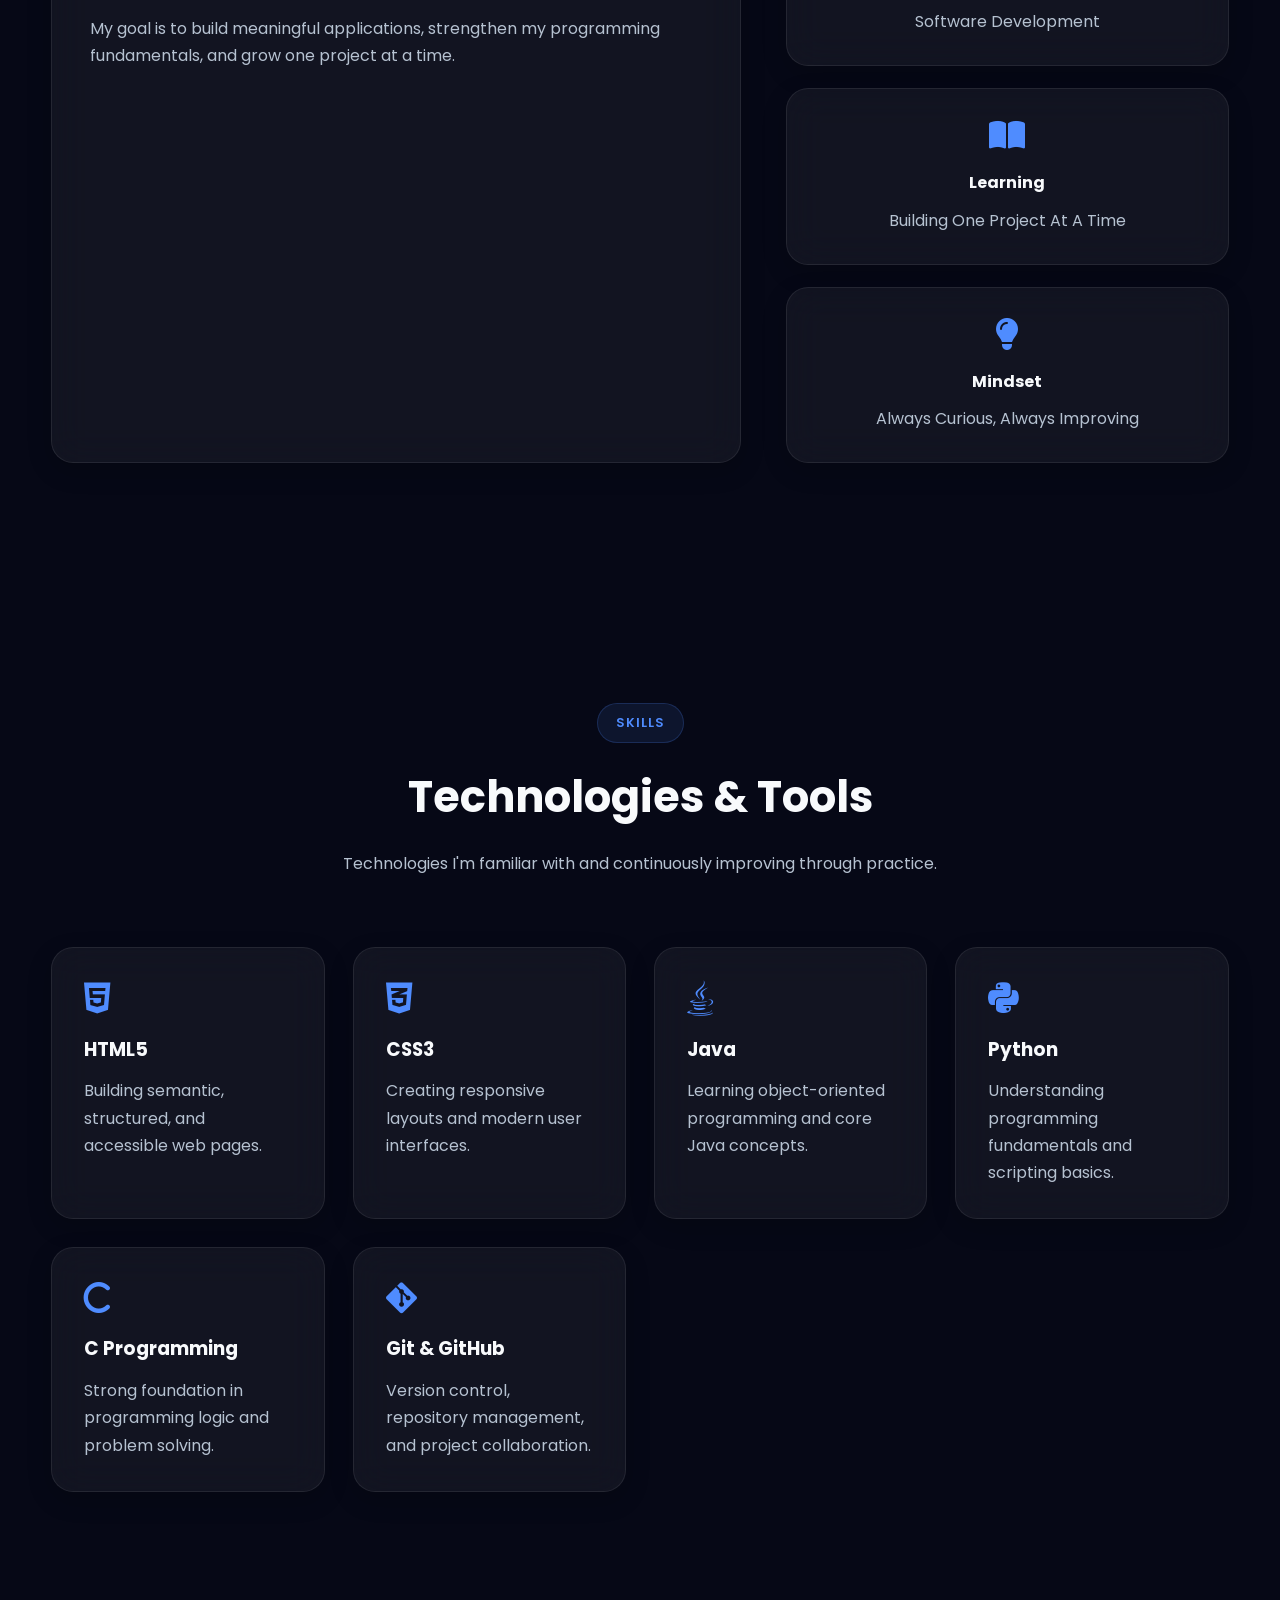
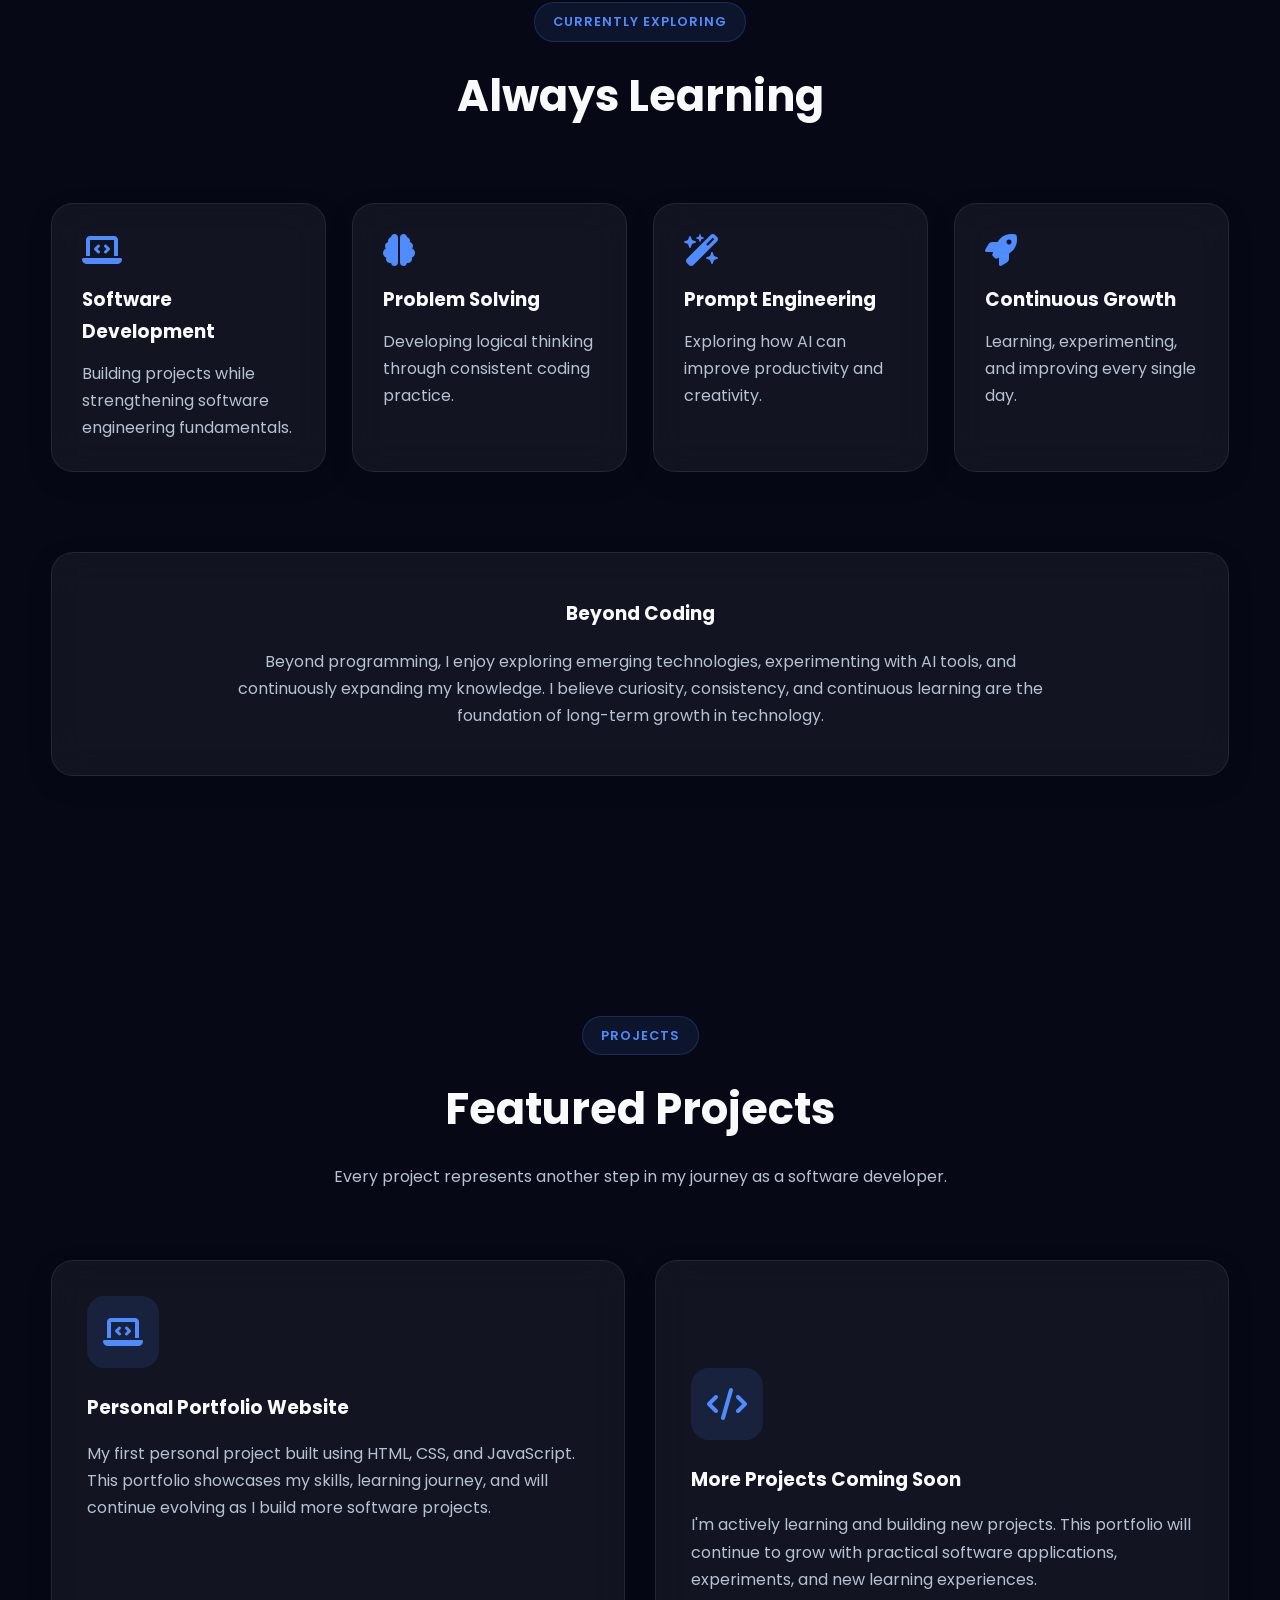
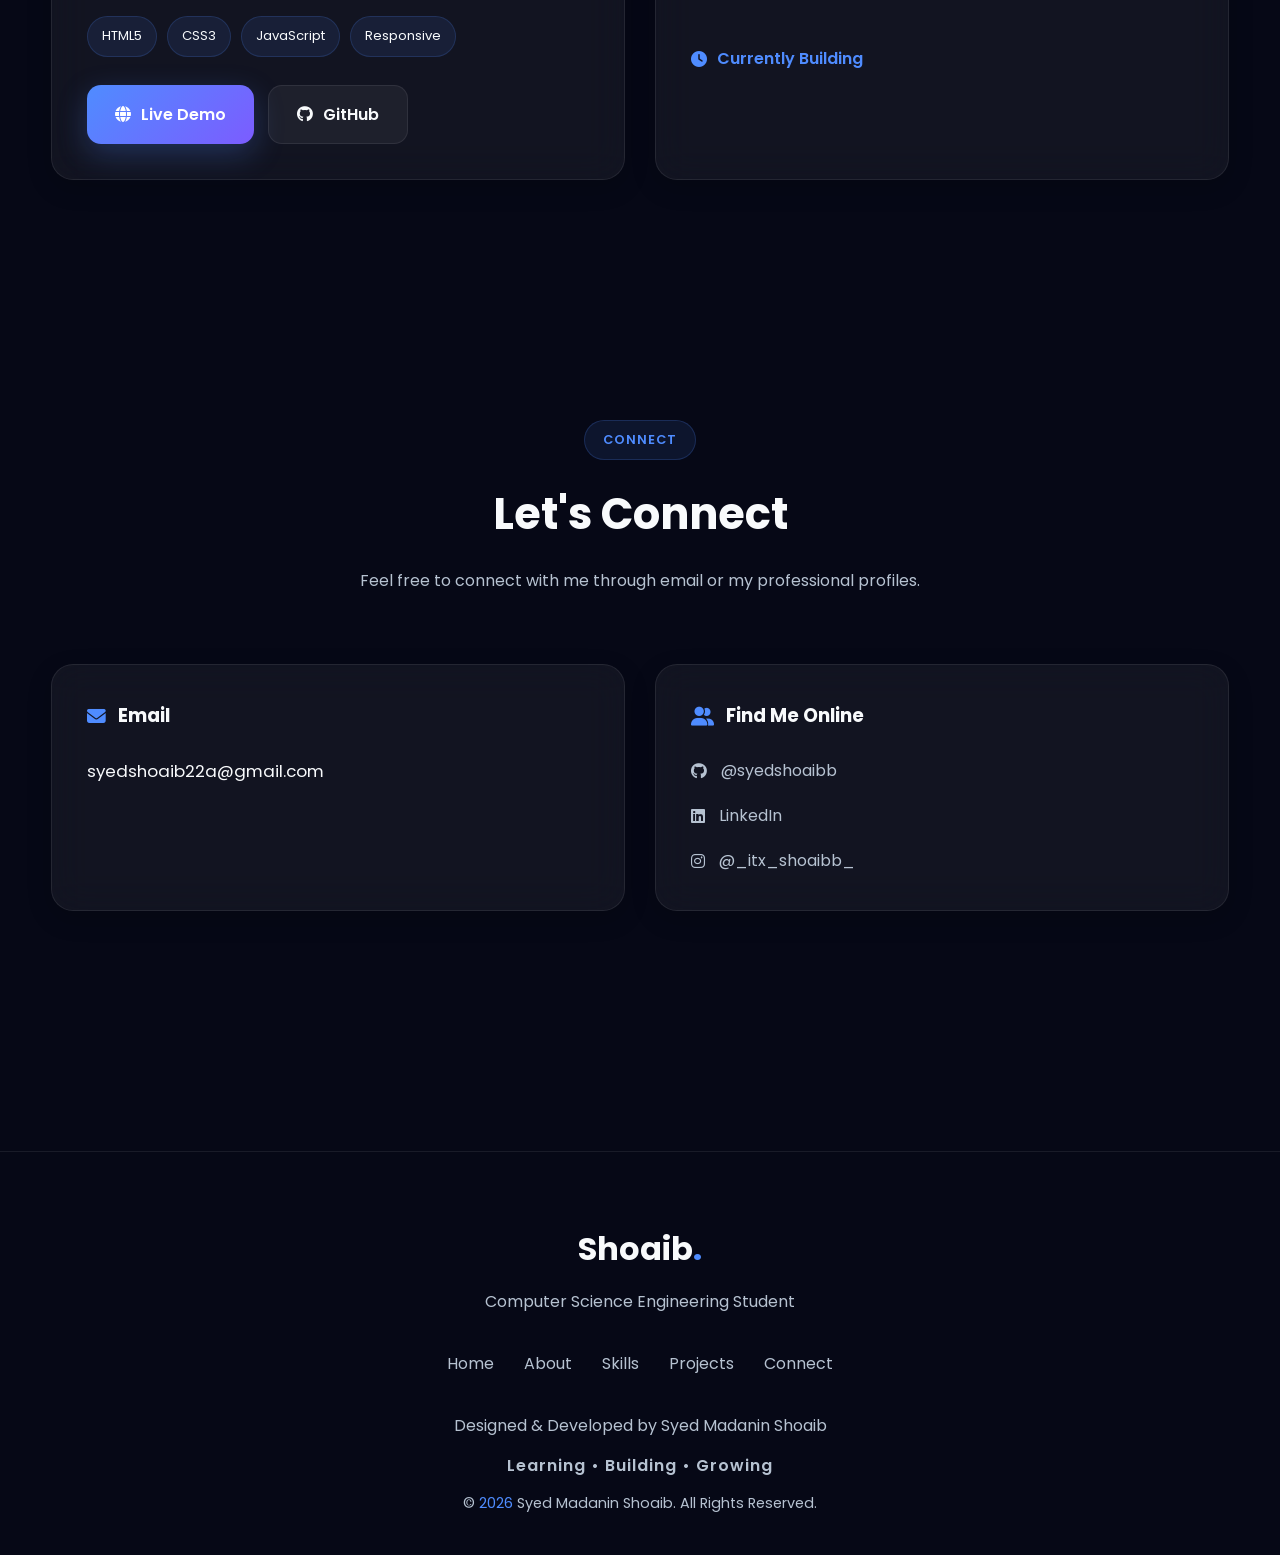
==== commit a3abd01e: "Updated index.html" ====
--- a/index.html
+++ b/index.html
@@ -675,14 +675,13 @@
 
                     <div class="project-buttons">
 
-                        <a href="#"
-                           class="btn btn-primary">
-
-                            <i class="fa-solid fa-globe"></i>
-
-                            Live Demo
-
-                        </a>
+                        <a href="https://shoaibportfolioo.netlify.app/"
+   target="_blank"
+   rel="noopener noreferrer"
+   class="btn btn-primary">
+   <i class="fa-solid fa-globe"></i>
+   Live Demo
+</a>
 
                         <a href="https://github.com/syedshoaibb"
                            target="_blank"
@@ -910,4 +909,4 @@
 
 </body>
 
-</html>+</html>
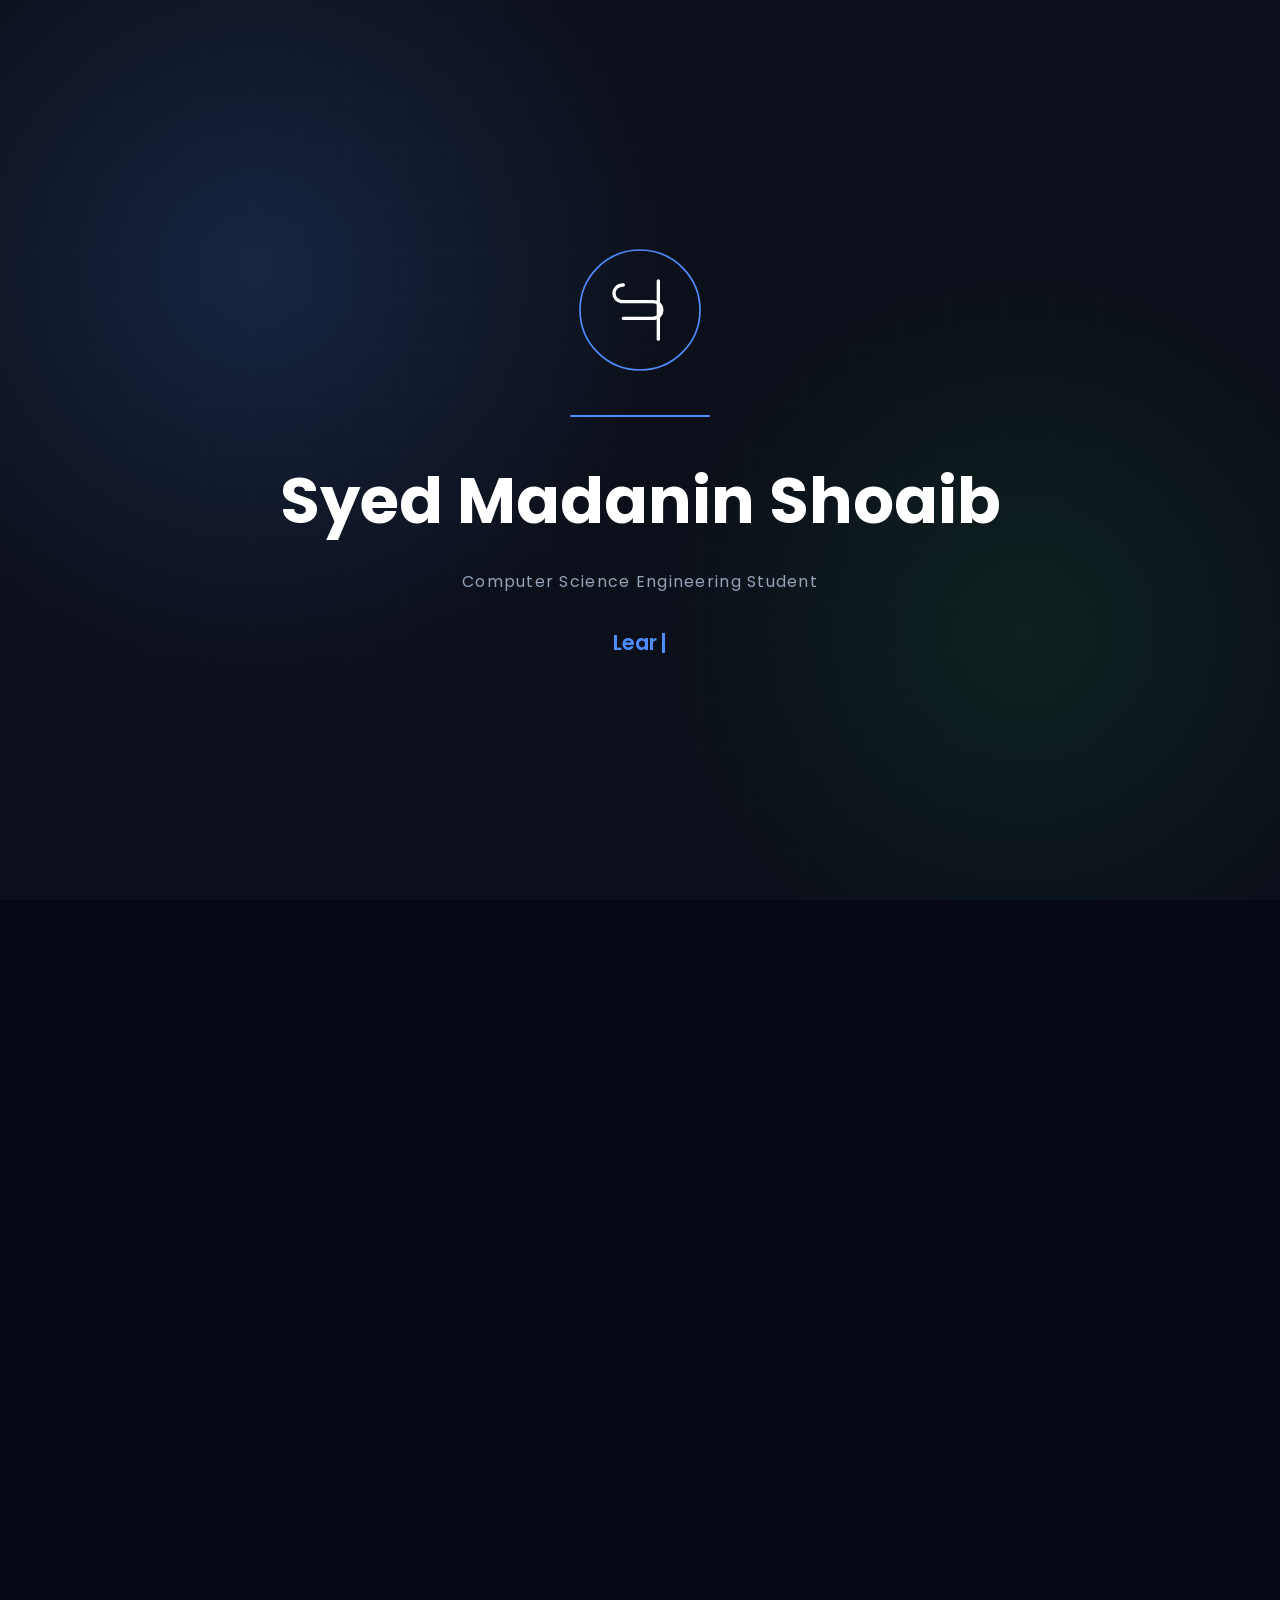
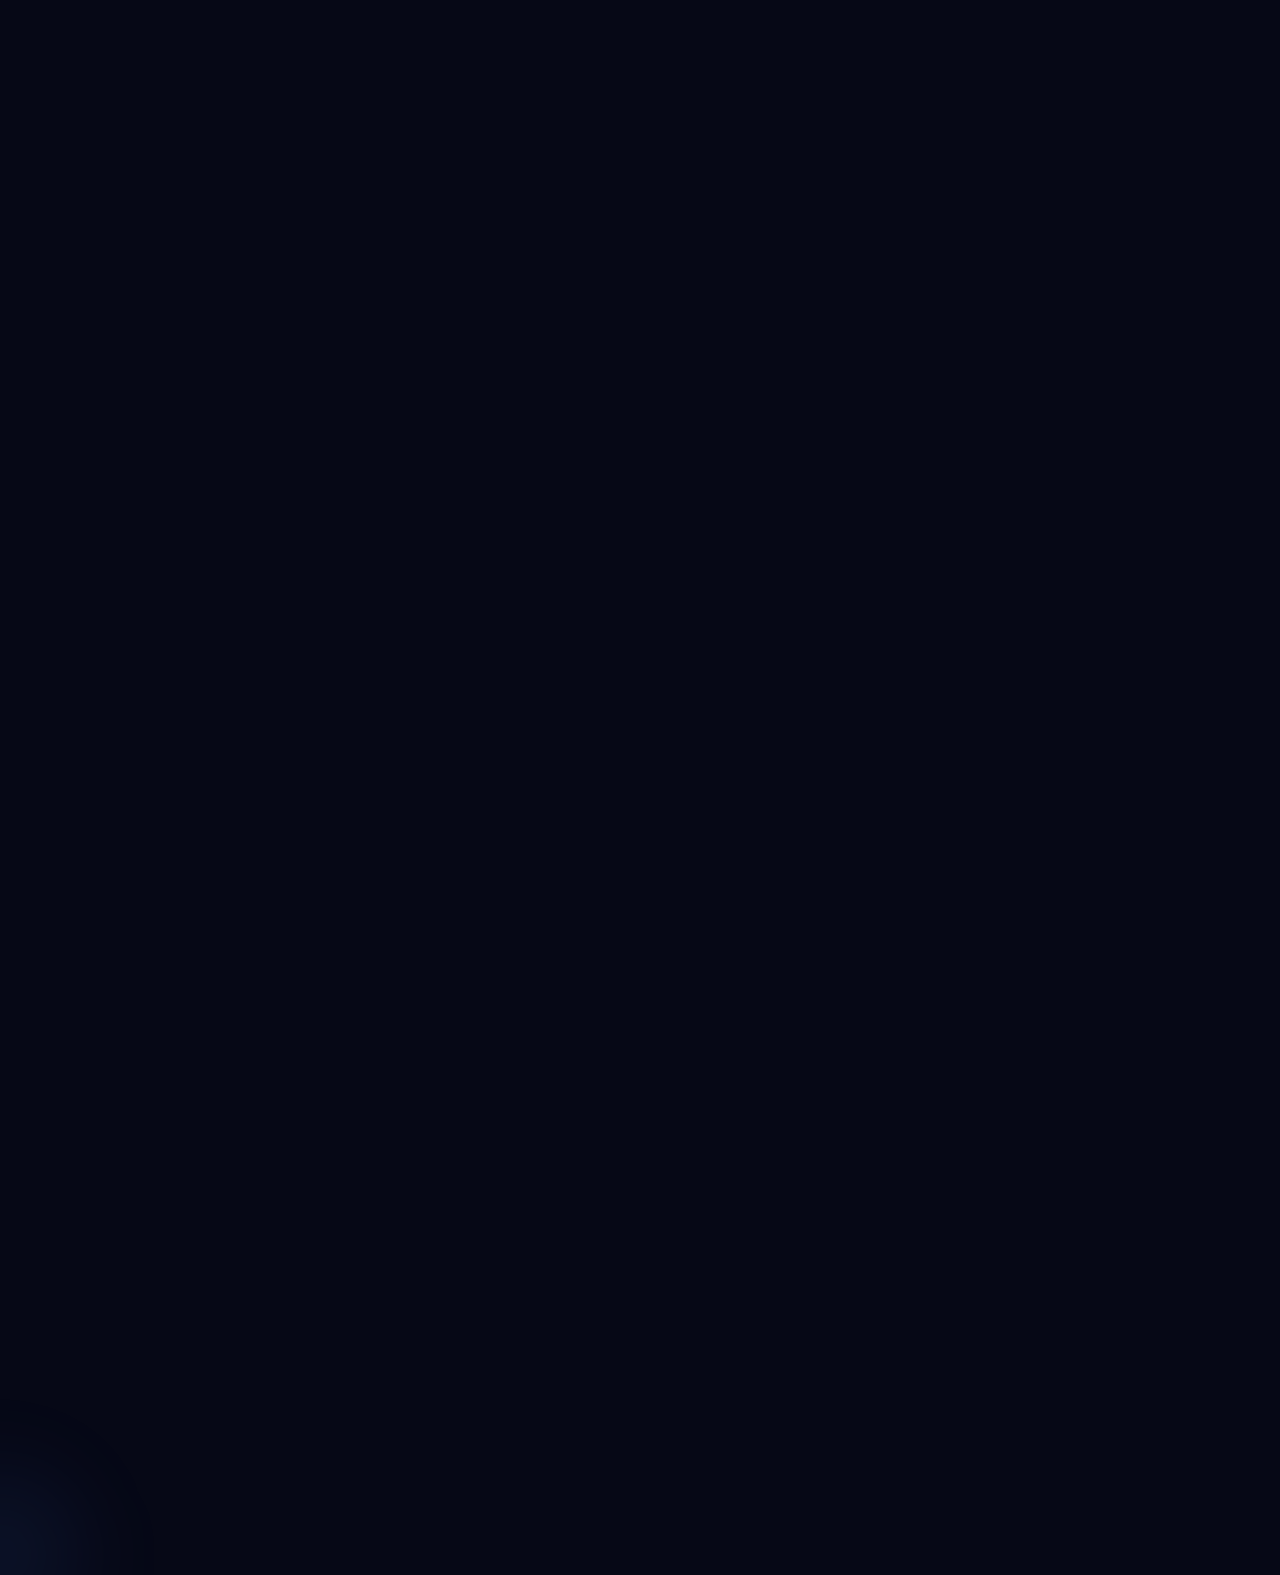
==== commit 962c8381: "Updated portfolio" ====
--- a/index.html
+++ b/index.html
@@ -2,51 +2,105 @@
 <html lang="en">
 
 <head>
-
     <meta charset="UTF-8">
-
-    <meta name="viewport"
-          content="width=device-width, initial-scale=1.0">
+    <meta name="viewport" content="width=device-width, initial-scale=1.0">
+
+    <title>Syed Madanin Shoaib | Computer Science Engineering Student</title>
 
     <meta name="description"
-          content="Official portfolio of Syed Madanin Shoaib, a Computer Science Engineering student passionate about software development, problem solving and continuous learning.">
+        content="Official portfolio of Syed Madanin Shoaib - Computer Science Engineering student passionate about software development, Java, web development, and continuous learning.">
 
     <meta name="keywords"
-          content="Syed Shoaib, Portfolio, Computer Science Engineering Student, Web Developer, Software Developer, GitHub">
-
-    <meta name="author"
-          content="Syed Madanin Shoaib">
-
-    <meta property="og:title"
-          content="Syed Madanin Shoaib | Portfolio">
-
+        content="Syed Shoaib, Portfolio, Computer Science Engineering, Java, HTML, CSS, JavaScript, GitHub">
+
+    <meta name="author" content="Syed Madanin Shoaib">
+
+    <meta name="theme-color" content="#0B0F19">
+
+    <!-- Open Graph -->
+    <meta property="og:title" content="Syed Madanin Shoaib Portfolio">
     <meta property="og:description"
-          content="Computer Science Engineering Student • Learning • Building • Growing">
-
-    <meta property="og:type"
-          content="website">
-
-    <title>Syed Madanin Shoaib | Portfolio</title>
-
-    <link rel="preconnect"
-          href="https://fonts.googleapis.com">
-
-    <link rel="preconnect"
-          href="https://fonts.gstatic.com"
-          crossorigin>
-
-    <link href="https://fonts.googleapis.com/css2?family=Poppins:wght@300;400;500;600;700;800&display=swap"
-          rel="stylesheet">
-
+        content="Computer Science Engineering Student | Learning • Building • Improving">
+    <meta property="og:type" content="website">
+
+    <!-- Google Fonts -->
+    <link rel="preconnect" href="https://fonts.googleapis.com">
+    <link rel="preconnect" href="https://fonts.gstatic.com" crossorigin>
+
+    <link href="https://fonts.googleapis.com/css2?family=Inter:wght@300;400;500;600&family=Poppins:wght@400;500;600;700;800&display=swap"
+        rel="stylesheet">
+
+    <link rel="icon" href="favicon.ico">
+
+    <!-- Font Awesome -->
     <link rel="stylesheet"
-          href="https://cdnjs.cloudflare.com/ajax/libs/font-awesome/6.7.2/css/all.min.css">
-
-    <link rel="stylesheet"
-          href="style.css">
-
+        href="https://cdnjs.cloudflare.com/ajax/libs/font-awesome/6.7.2/css/all.min.css">
+
+    <!-- CSS -->
+    <link rel="stylesheet" href="style.css">
 </head>
 
 <body>
+    
+    <!-- =========================================
+     PREMIUM INTRO
+========================================= -->
+<div class="cursor-glow"></div>
+
+<div id="intro-screen">
+
+    <div class="intro-background"></div>
+    <div class="intro-grid"></div>
+
+    <div class="intro-content">
+
+        <!-- Personal Logo -->
+
+        <div class="intro-logo">
+
+            <svg viewBox="0 0 180 180" class="brand-logo">
+
+                <circle cx="90" cy="90" r="72" />
+
+                <path
+                    d="M70 60
+                       C55 60 55 80 70 80
+                       L105 80
+                       C120 80 120 100 105 100
+                       L70 100" />
+
+                <path
+                    d="M112 55
+                       L112 125" />
+
+            </svg>
+
+        </div>
+
+        <div class="intro-line"></div>
+
+        <h1>
+
+            Syed Madanin Shoaib
+
+        </h1>
+
+        <p class="intro-subtitle">
+
+            Computer Science Engineering Student
+
+        </p>
+
+        <h2 id="intro-typing">
+
+            Learn.
+
+        </h2>
+
+    </div>
+
+</div>
+<div id="main-content">
 
     <!-- Animated Background -->
 
@@ -131,7 +185,7 @@
 
                     <i class="fa-solid fa-code"></i>
 
-                    PORTFOLIO • 2026
+                    PORTFOLIO • VERSION 1.0
 
                 </div>
 
@@ -190,8 +244,7 @@
                     </a>
 
                     <a href="#"
-                       class="btn btn-outline disabled-btn"
-                       aria-disabled="true">
+                       <button class="btn btn-outline disabled-btn">
 
                         <i class="fa-solid fa-file-arrow-down"></i>
 
@@ -207,7 +260,9 @@
 
             <!-- Profile Card -->
 
-            <div class="profile-card">
+        <div class="profile-card glass-card">
+
+            <div class="cursor-glow"></div>
 
                 <div class="profile-logo">
 
@@ -675,13 +730,14 @@
 
                     <div class="project-buttons">
 
-                        <a href="https://shoaibportfolioo.netlify.app/"
-   target="_blank"
-   rel="noopener noreferrer"
-   class="btn btn-primary">
-   <i class="fa-solid fa-globe"></i>
-   Live Demo
-</a>
+                        <a href="#"
+                           class="btn btn-primary">
+
+                            <i class="fa-solid fa-globe"></i>
+
+                            Live Demo
+
+                        </a>
 
                         <a href="https://github.com/syedshoaibb"
                            target="_blank"
@@ -904,9 +960,9 @@
 
 
 
-
+</div>
     <script src="script.js"></script>
 
 </body>
 
-</html>
+</html>
--- a/style.css
+++ b/style.css
@@ -39,7 +39,263 @@
 
     --radius:22px;
 
-    --transition:.35s ease;
+    --transition:.4s cubic-bezier(.22,.61,.36,1);
+}
+
+/* ==========================================================
+   PREMIUM INTRO
+========================================================== */
+
+#intro-screen{
+    position:fixed;
+    inset:0;
+    width:100%;
+    height:100vh;
+
+    display:flex;
+    justify-content:center;
+    align-items:center;
+
+    overflow:hidden;
+
+    background:#0B0F19;
+
+    z-index:99999;
+
+    transition:opacity .9s ease,
+               visibility .9s ease;
+}
+
+/* Hide Intro */
+
+#intro-screen.hide{
+    opacity:0;
+    visibility:hidden;
+}
+
+/* ==========================================================
+   MAIN CONTENT
+========================================================== */
+
+#main-content{
+
+    opacity:0;
+
+    transform:translateY(20px);
+
+    transition:
+        opacity .8s ease,
+        transform .8s ease;
+
+}
+
+#main-content.show{
+
+    opacity:1;
+
+    transform:translateY(0);
+
+}
+
+/* ==========================================================
+   INTRO CONTENT
+========================================================== */
+
+.intro-content{
+
+    position:relative;
+
+    z-index:10;
+
+    display:flex;
+
+    flex-direction:column;
+
+    align-items:center;
+
+    text-align:center;
+
+    padding:14px;
+
+}
+
+.intro-content h1{
+
+    font-family:"Poppins",sans-serif;
+
+    font-size:clamp(2.2rem,5vw,4rem);
+
+    font-weight:700;
+
+    color:#fff;
+
+    margin-top:30px;
+
+    opacity:0;
+
+    transform:translateY(20px);
+
+}
+
+.intro-subtitle{
+
+    margin-top:12px;
+
+    font-size:1rem;
+
+    color:#94A3B8;
+
+    letter-spacing:.08em;
+
+    opacity:0;
+
+    transform:translateY(20px);
+
+}
+
+#intro-typing{
+
+    margin-top:30px;
+
+    color:#4F8CFF;
+
+    font-weight:600;
+
+    font-size:1.3rem;
+
+    min-height:40px;
+
+    opacity:0;
+
+    transform:translateY(20px);
+
+}
+
+/* ==========================================================
+   SVG LOGO
+========================================================== */
+
+.brand-logo{
+
+    width:150px;
+
+    height:150px;
+
+}
+
+.brand-logo circle{
+
+    fill:none;
+
+    stroke:#4F8CFF;
+
+    stroke-width:2;
+
+    stroke-dasharray:460;
+
+    stroke-dashoffset:460;
+
+}
+
+.brand-logo path{
+
+    fill:none;
+
+    stroke:#ffffff;
+
+    stroke-width:4;
+
+    stroke-linecap:round;
+
+    stroke-linejoin:round;
+
+    stroke-dasharray:220;
+
+    stroke-dashoffset:220;
+
+}
+
+/* ==========================================================
+   LINE
+========================================================== */
+
+.intro-line{
+
+    width:0;
+
+    height:2px;
+
+    margin-top:22px;
+
+    background:#4F8CFF;
+
+    border-radius:50px;
+
+}
+
+/* ==========================================================
+   BACKGROUND
+========================================================== */
+
+.intro-background{
+
+    position:absolute;
+
+    inset:0;
+
+    background:
+
+        radial-gradient(circle at 20% 30%,
+        rgba(79,140,255,.18),
+        transparent 35%),
+
+        radial-gradient(circle at 80% 70%,
+        rgba(34,197,94,.10),
+        transparent 30%),
+
+        #0B0F19;
+
+    animation:ambientMove 18s ease-in-out infinite alternate;
+
+}
+
+@keyframes ambientMove{
+
+    from{
+
+        transform:scale(1);
+
+    }
+
+    to{
+
+        transform:scale(1.08);
+
+    }
+
+}
+
+/* ==========================================================
+   GRID
+========================================================== */
+
+.intro-grid{
+
+    position:absolute;
+
+    inset:0;
+
+    background-image:
+
+        linear-gradient(rgba(255,255,255,.03) 1px,transparent 1px),
+
+        linear-gradient(90deg,rgba(255,255,255,.03) 1px,transparent 1px);
+
+    background-size:50px 50px;
+
+    mask-image:radial-gradient(circle,#000 45%,transparent 100%);
+
+    opacity:.4;
 
 }
 
@@ -141,7 +397,7 @@
 
 ::-webkit-scrollbar{
 
-    width:10px;
+    width:6px;
 
 }
 
@@ -343,7 +599,15 @@
 
 .glass-card:hover{
 
-    transform:translateY(-8px);
+    transform:
+    
+   translateY(-8px)
+   
+   scale(1.01);
+
+    will-change:transform;
+
+    transform:translateZ(0);
 
     border-color:
 
@@ -430,6 +694,22 @@
 
 }
 
+header.scrolled{
+
+    background:rgba(6,8,22,.82);
+
+    backdrop-filter:blur(22px);
+
+    border-bottom:1px solid rgba(255,255,255,.05);
+
+}
+
+body.light header.scrolled{
+
+    background:rgba(255,255,255,.88);
+
+}
+
 /* ==========================================================
    LOGO
 ========================================================== */
@@ -567,7 +847,7 @@
 
     align-items:center;
 
-    gap:70px;
+    gap:90px;
 
     padding-top:120px;
 
@@ -603,7 +883,7 @@
 
     color:var(--primary);
 
-    font-size:.82rem;
+    font-size:.8rem;
 
     font-weight:600;
 
@@ -631,7 +911,7 @@
 
 .hero h1{
 
-    font-size:4.4rem;
+    font-size:clamp(3rem,7vw,4.6rem);
 
     line-height:1.08;
 
@@ -649,7 +929,7 @@
 
 .hero-description{
 
-    max-width:620px;
+    max-width:560px;
 
     color:var(--text-light);
 
@@ -709,6 +989,8 @@
 
     flex-wrap:wrap;
 
+    align-items:center;
+
     gap:18px;
 
 }
@@ -732,6 +1014,7 @@
     transition:var(--transition);
 
 }
+
 
 .btn i{
 
@@ -790,7 +1073,11 @@
     border-color:var(--primary);
 
 }
-
+.btn:active{
+
+    transform:scale(.98);
+
+}
 .disabled-btn{
 
     cursor:not-allowed;
@@ -831,7 +1118,7 @@
 
     50%{
 
-        transform:translateY(-12px);
+        transform:translateY(-10px);
 
     }
 
@@ -1248,8 +1535,20 @@
 
 }
 
+.project-card:hover .project-icon{
+
+    transform:rotate(-6deg) scale(1.08);
+
+}
+
 .project-icon{
 
+transition:.4s;
+
+}
+
+.project-icon{
+
     width:72px;
 
     height:72px;
@@ -1580,19 +1879,235 @@
 
 .reveal{
 
+opacity:0;
+
+transform:
+translateY(45px)
+scale(.98);
+
+}
+
+.reveal.active{
+
+opacity:1;
+
+transform:
+translateY(0)
+scale(1);
+
+}
+
+/* ==========================================================
+   PREMIUM INTRO ANIMATIONS
+========================================================== */
+
+/* SVG Circle */
+
+.brand-logo circle{
+    animation:none;
+}
+
+@keyframes drawCircle{
+
+    to{
+
+        stroke-dashoffset:0;
+
+    }
+
+}
+
+/* SVG Paths */
+
+.brand-logo path{
+    animation:none;
+}
+
+@keyframes drawPath{
+
+    to{
+
+        stroke-dashoffset:0;
+
+    }
+
+}
+
+/* Line */
+
+@keyframes expandLine{
+
+    from{
+
+        width:0;
+        opacity:0;
+
+    }
+
+    to{
+
+        width:140px;
+        opacity:1;
+
+    }
+
+}
+
+/* Text */
+
+@keyframes fadeUp{
+
+    from{
+
+        opacity:0;
+        transform:translateY(20px);
+
+    }
+
+    to{
+
+        opacity:1;
+        transform:translateY(0);
+
+    }
+
+}
+
+/* Small glow pulse */
+
+.intro-logo{
+
+    position:relative;
+
+}
+
+.intro-logo::after{
+
+    content:"";
+
+    position:absolute;
+
+    inset:-18px;
+
+    border-radius:50%;
+
+    background:
+
+    radial-gradient(circle,
+    rgba(79,140,255,.18),
+    transparent 70%);
+
+    filter:blur(18px);
+
     opacity:0;
 
-    transform:translateY(45px);
-
-    transition:1s ease;
-
-}
-
-.reveal.active{
-
-    opacity:1;
-
-    transform:translateY(0);
+    animation:logoGlow 3s ease-in-out infinite;
+
+}
+
+@keyframes logoGlow{
+
+    0%{
+
+        opacity:.15;
+        transform:scale(.95);
+
+    }
+
+    50%{
+
+        opacity:.45;
+        transform:scale(1.08);
+
+    }
+
+    100%{
+
+        opacity:.15;
+        transform:scale(.95);
+
+    }
+
+}
+
+/* Typing Cursor */
+
+#intro-typing::after{
+
+    content:"|";
+
+    margin-left:3px;
+
+    color:var(--primary);
+
+    animation:introCursor .8s infinite;
+
+}
+
+@keyframes introCursor{
+
+    50%{
+
+        opacity:0;
+
+    }
+
+}
+
+/* Smooth Exit */
+
+#intro-screen.hide{
+
+    opacity:0;
+
+    visibility:hidden;
+
+    pointer-events:none;
+
+    transition:
+    opacity .8s ease,
+    visibility .8s ease;
+
+}
+/* ==========================================================
+   CURSOR GLOW
+========================================================== */
+
+.cursor-glow{
+
+    position:fixed;
+
+    width:220px;
+
+    height:280px;
+
+    border-radius:50%;
+
+    pointer-events:none;
+
+    isolation:isolate;
+
+    background:
+
+    radial-gradient(circle,
+
+    rgba(79,140,255,.10),
+
+    transparent 70%);
+
+    transform:
+
+    translate(-50%,-50%);
+
+    filter:blur(35px);
+
+    z-index:0;
+
+    transition:
+
+    left .08s linear,
+
+    top .08s linear;
 
 }
 
@@ -1606,6 +2121,8 @@
 
         grid-template-columns:1fr;
 
+        justify-items:center;
+
         text-align:center;
 
         gap:60px;
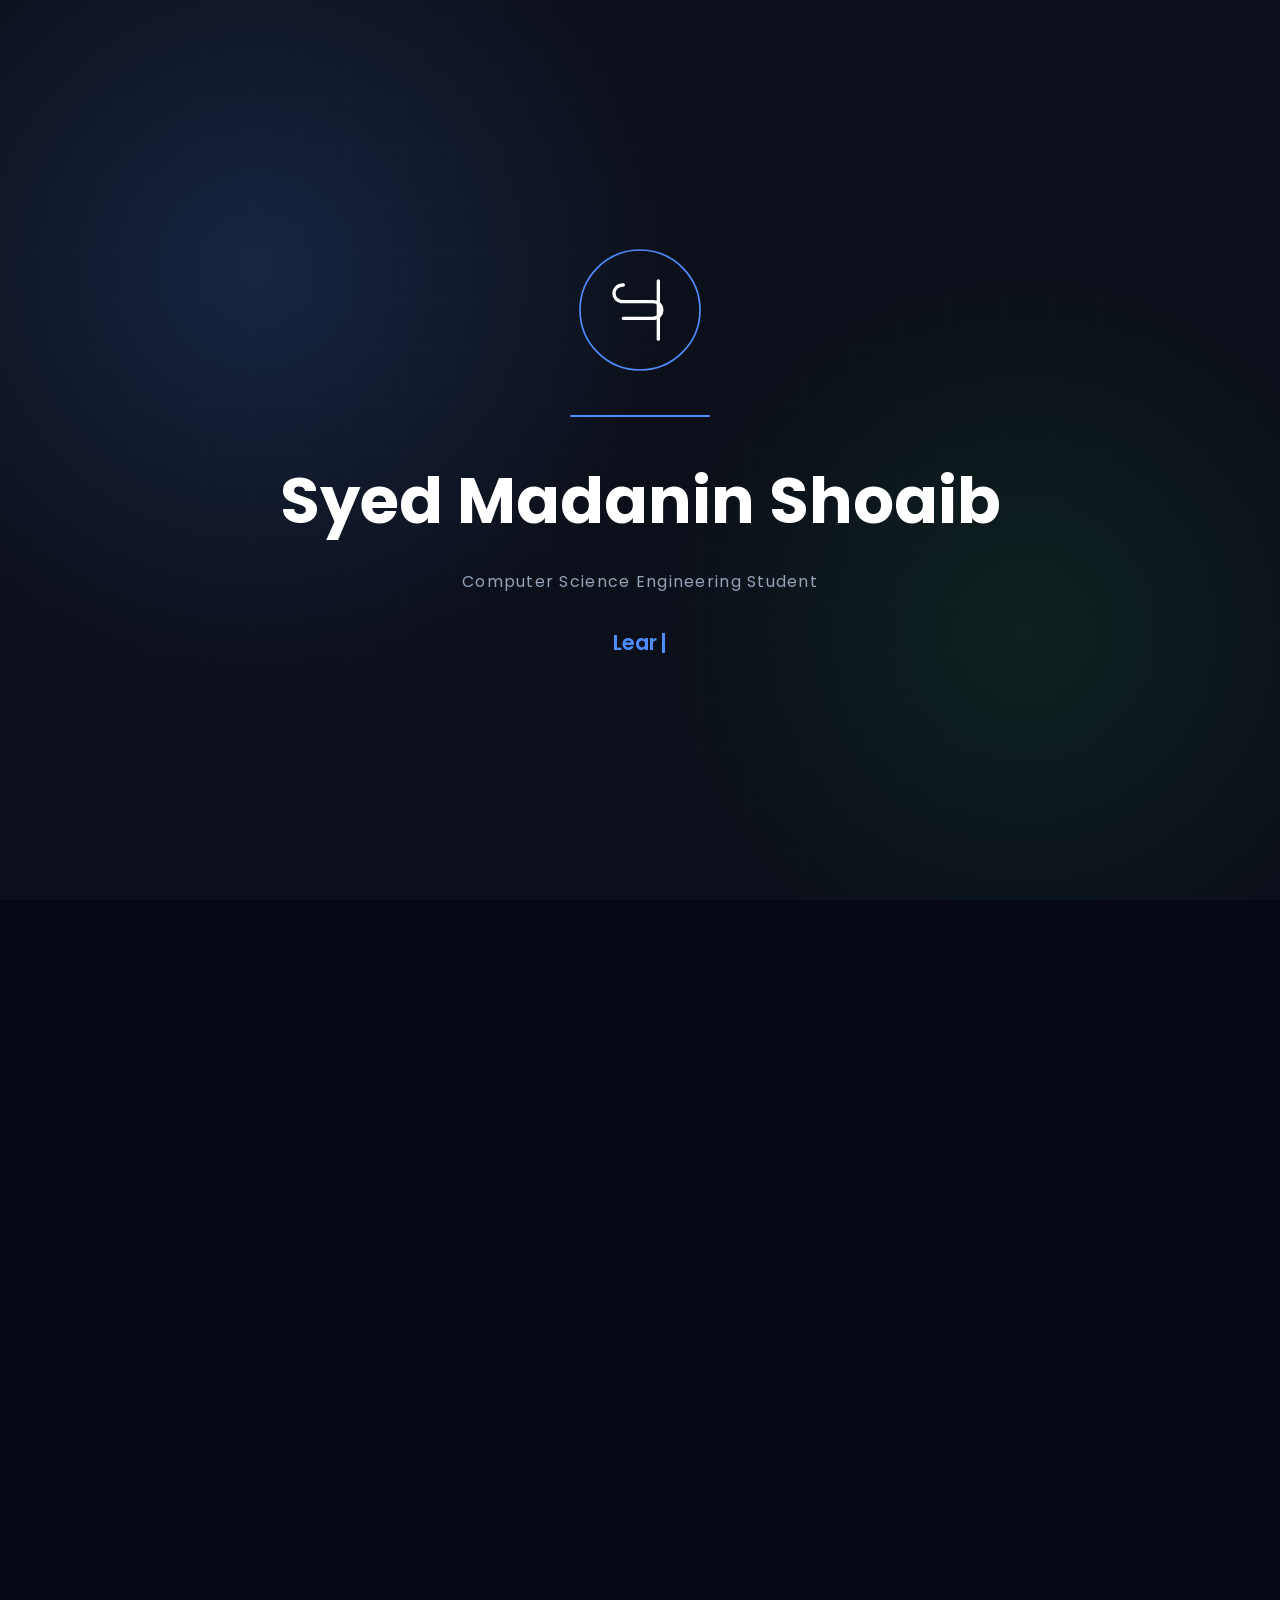
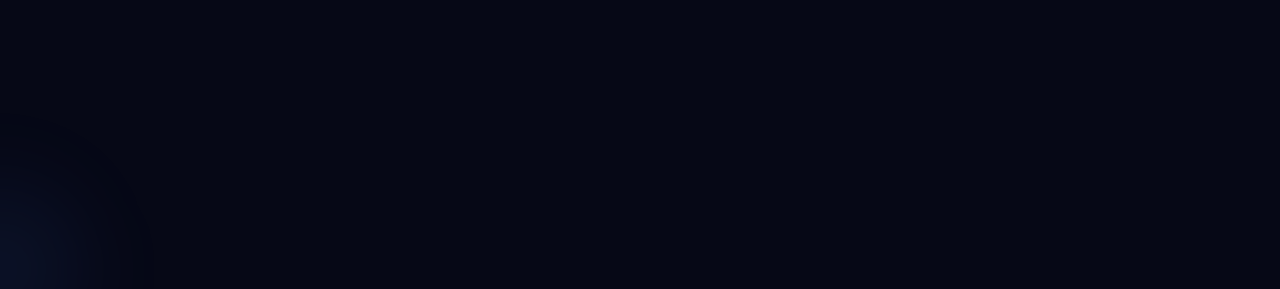
==== commit 5702ad9f: "Update index.html" ====
--- a/index.html
+++ b/index.html
@@ -4,6 +4,8 @@
 <head>
     <meta charset="UTF-8">
     <meta name="viewport" content="width=device-width, initial-scale=1.0">
+
+    <meta name="google-site-verification" content="CGFftx9VR-iQj5mUAQPiSjs0HpX7EaBUwPxavrboouE" />
 
     <title>Syed Madanin Shoaib | Computer Science Engineering Student</title>
 
@@ -699,6 +701,78 @@
 
             <div class="projects-grid">
 
+
+                <!-- ================= DIGITAL MENU ================= -->
+
+<article class="project-card glass-card">
+
+   <div class="project-icon">
+
+    <i class="fa-solid fa-utensils"></i>
+
+</div>
+
+<div class="project-featured">
+
+    Featured Project
+
+</div>
+
+<h3>Digital QR Menu Website</h3>
+
+    <h3>Digital QR Menu Website</h3>
+
+    <p>
+
+        A responsive digital restaurant menu website designed to
+        replace traditional paper menus. Customers can browse food
+        categories, menu items, pricing, and restaurant information
+        through a clean, mobile-friendly interface. The project
+        focuses on responsive design, modern UI, and improving the
+        dining experience using QR technology.
+
+    </p>
+
+    <div class="project-tags">
+
+        <span>HTML5</span>
+
+        <span>CSS3</span>
+
+        <span>JavaScript</span>
+
+        <span>Responsive Design</span>
+
+    </div>
+
+    <div class="project-buttons">
+
+        <a href="https://digitalmenuss.netlify.app/"
+           target="_blank"
+           rel="noopener noreferrer"
+           class="btn btn-primary">
+
+            <i class="fa-solid fa-globe"></i>
+
+            Live Demo
+
+        </a>
+
+        <a href="https://github.com/syedshoaibb/QR-Menu"
+           target="_blank"
+           rel="noopener noreferrer"
+           class="btn btn-secondary">
+
+            <i class="fa-brands fa-github"></i>
+
+            GitHub
+
+        </a>
+
+    </div>
+
+</article>
+
                 <!-- Portfolio Project -->
 
                 <article class="project-card glass-card">
@@ -965,4 +1039,4 @@
 
 </body>
 
-</html>+</html>
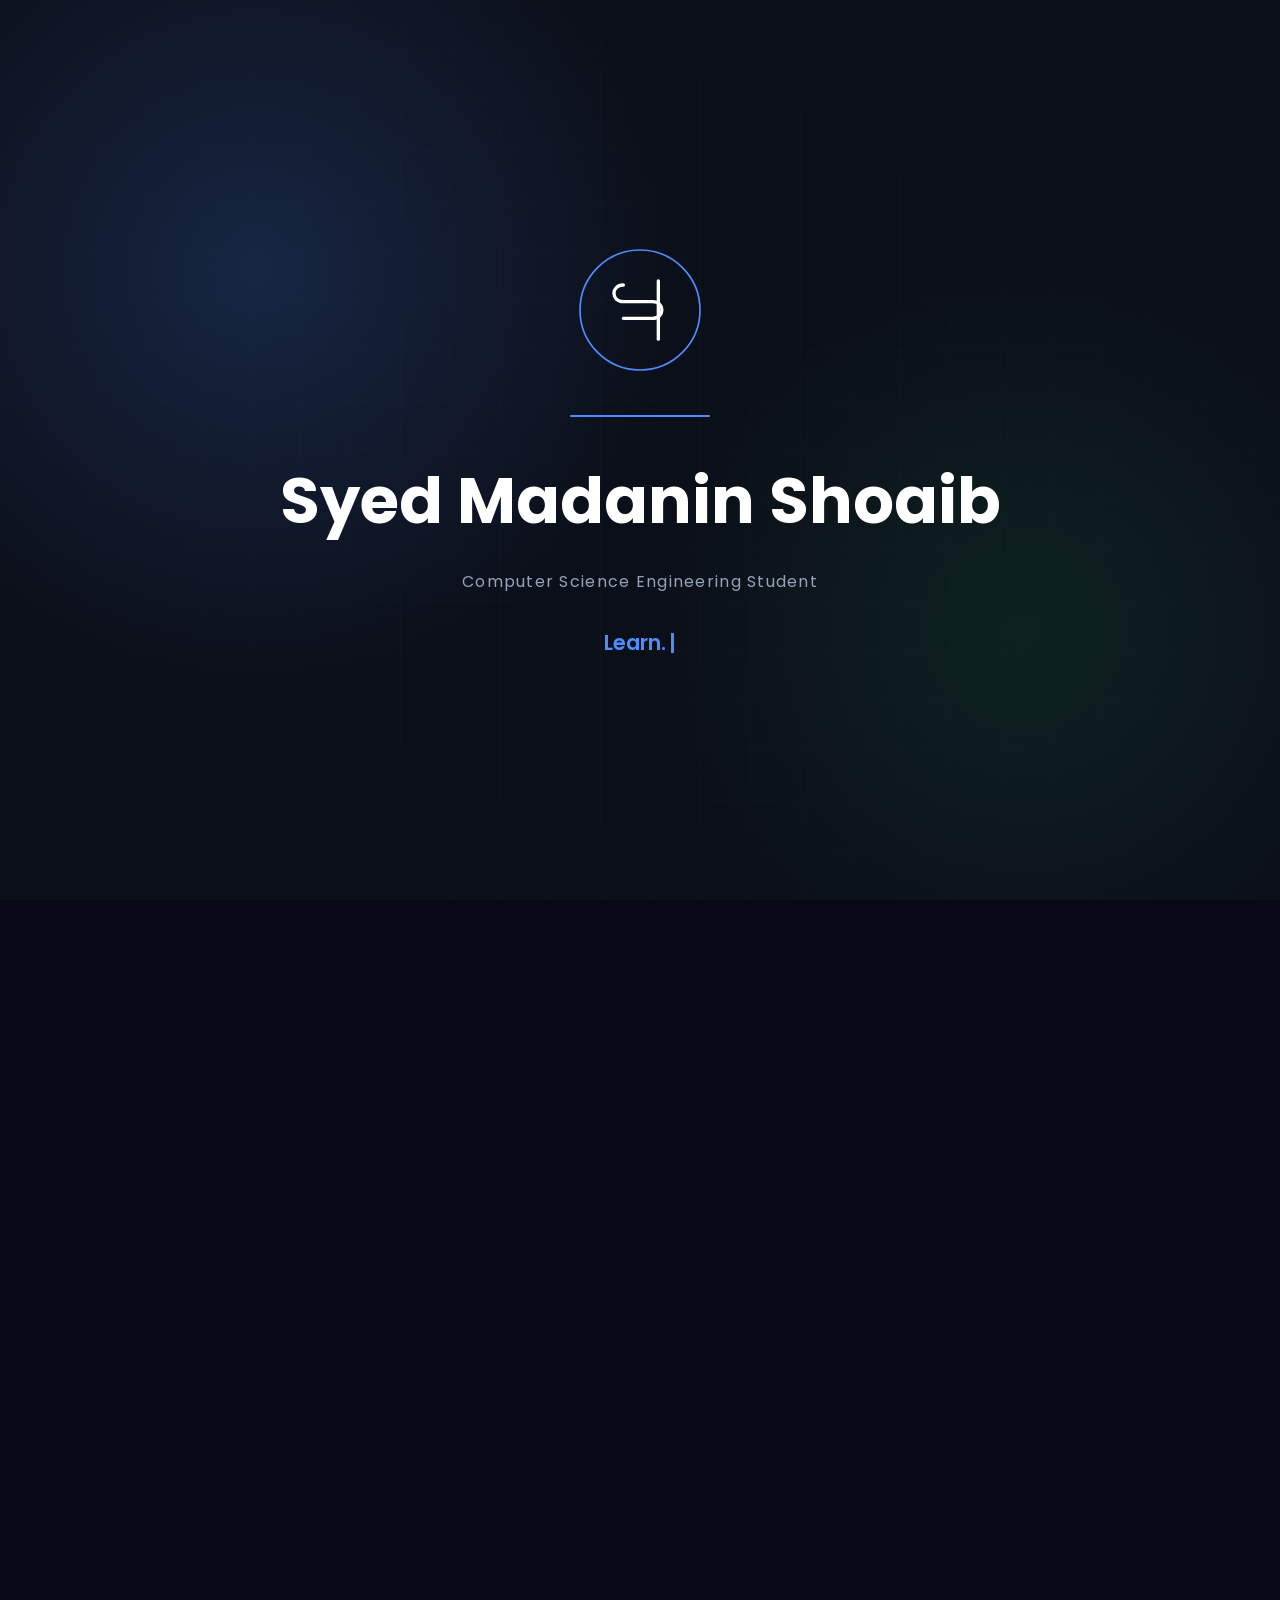
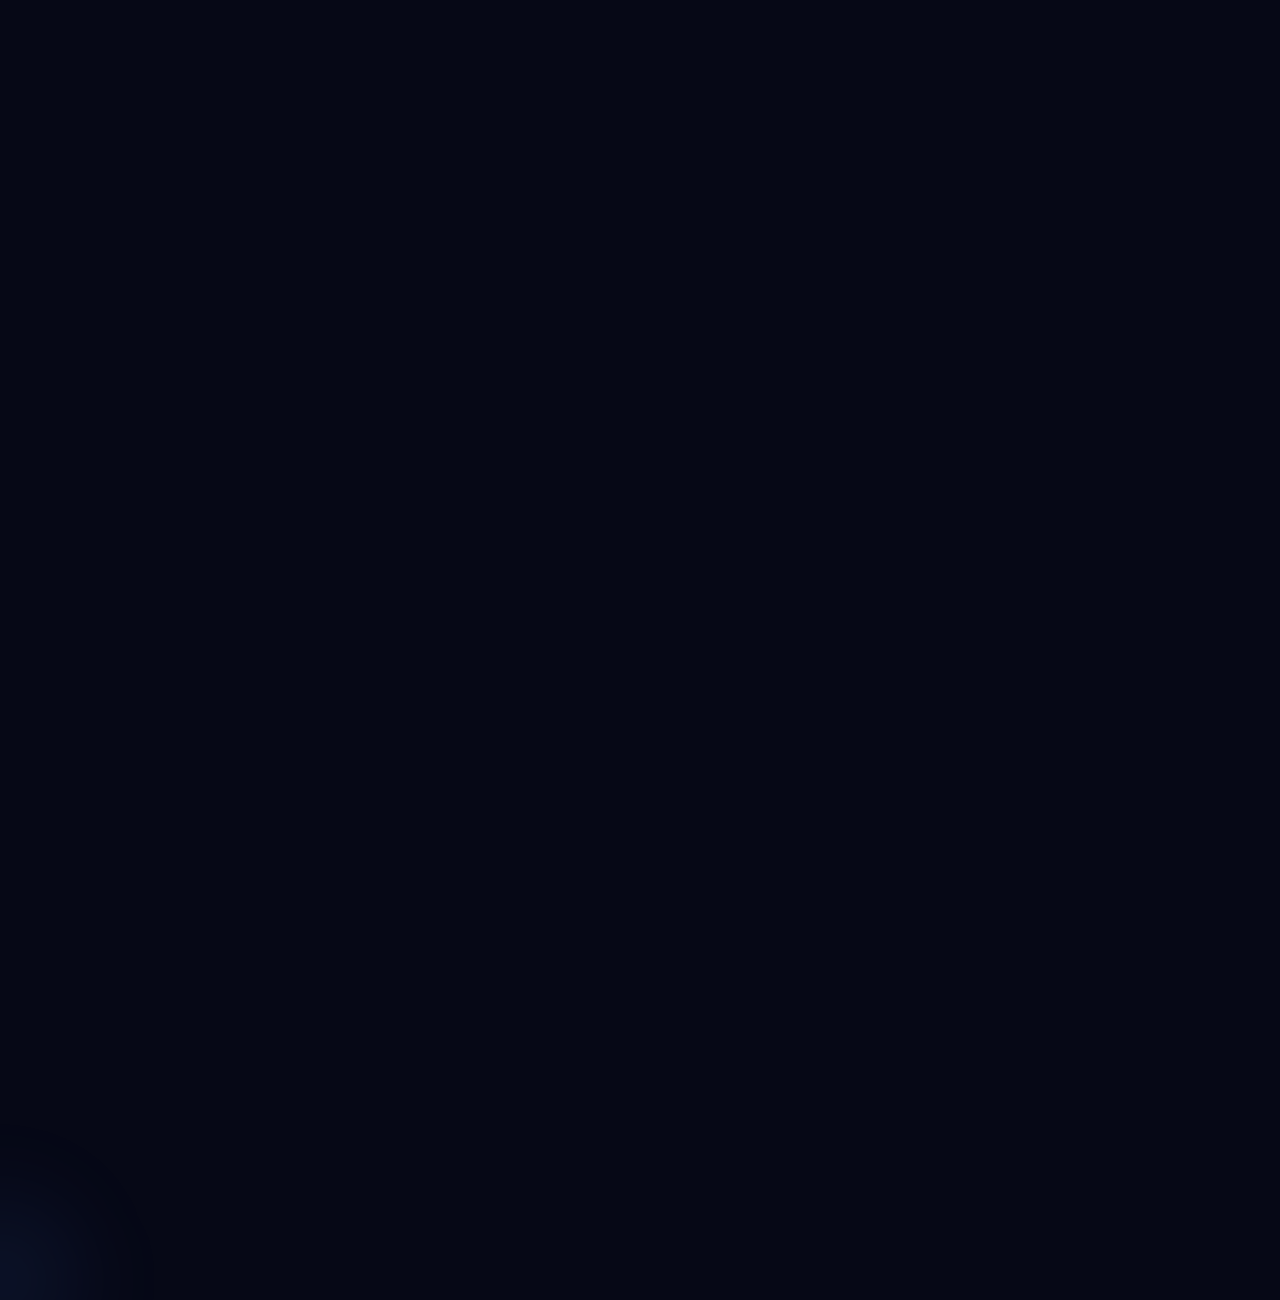
==== commit a9628955: "Update index.html" ====
--- a/index.html
+++ b/index.html
@@ -702,6 +702,93 @@
             <div class="projects-grid">
 
 
+                <!-- ================= DIGITAL QR MENU WEBSITE ================= -->
+
+<article class="project-card glass-card">
+
+    <div class="project-icon">
+
+        <i class="fa-solid fa-utensils"></i>
+
+    </div>
+
+    <h3>Digital QR Menu Website</h3>
+
+    <p>
+
+        A full-stack digital restaurant menu application designed to replace
+        traditional paper menus with a QR-based ordering experience.
+        Customers can scan a table QR code to instantly browse live menus,
+        search dishes, filter vegetarian items, and place orders directly
+        from their table. Restaurant owners can securely manage menus,
+        categories, pricing, and availability through an authenticated
+        dashboard powered by Firebase Authentication and Cloud Firestore,
+        with real-time updates reflected across all connected devices.
+
+    </p>
+
+    <ul class="project-features">
+
+    <li>QR code based digital menu system</li>
+
+    <li>Secure Owner Login using Firebase Authentication</li>
+
+    <li>Cloud Firestore database integration</li>
+
+    <li>Real-time menu management dashboard</li>
+
+    <li>Category & dish management</li>
+
+    <li>Dish availability and stock control</li>
+
+    <li>Search and Veg-only filtering</li>
+
+    <li>Fully responsive mobile-first interface</li>
+
+</ul>
+
+    <div class="project-tags">
+
+        <span>HTML5</span>
+        <span>CSS3</span>
+        <span>JavaScript</span>
+        <span>Firebase</span>
+        <span>Firestore</span>
+        <span>Authentication</span>
+        <span>QR Ordering</span>
+        <span>Responsive</span>
+
+    </div>
+
+    <div class="project-buttons">
+
+        <a href="https://digitalmenuss.netlify.app"
+           target="_blank"
+           rel="noopener noreferrer"
+           class="btn btn-primary">
+
+            <i class="fa-solid fa-globe"></i>
+
+            Live Demo
+
+        </a>
+
+        <a href="https://github.com/syedshoaibb/QR-Menu"
+           target="_blank"
+           rel="noopener noreferrer"
+           class="btn btn-secondary">
+
+            <i class="fa-brands fa-github"></i>
+
+            GitHub
+
+        </a>
+
+    </div>
+
+</article>
+
+
                 <!-- ================= DIGITAL MENU ================= -->
 
 <article class="project-card glass-card">
--- a/style.css
+++ b/style.css
@@ -833,6 +833,31 @@
     display:none;
 
 }
+
+.project-featured{
+
+    display:inline-block;
+
+    margin-bottom:18px;
+
+    padding:8px 16px;
+
+    border-radius:999px;
+
+    background:rgba(79,140,255,.12);
+
+    border:1px solid rgba(79,140,255,.25);
+
+    color:var(--primary);
+
+    font-size:.78rem;
+
+    font-weight:600;
+
+    letter-spacing:.8px;
+
+}
+
 /* ==========================================================
    HERO
 ========================================================== */
@@ -2299,4 +2324,4 @@
 
     }
 
-}+}
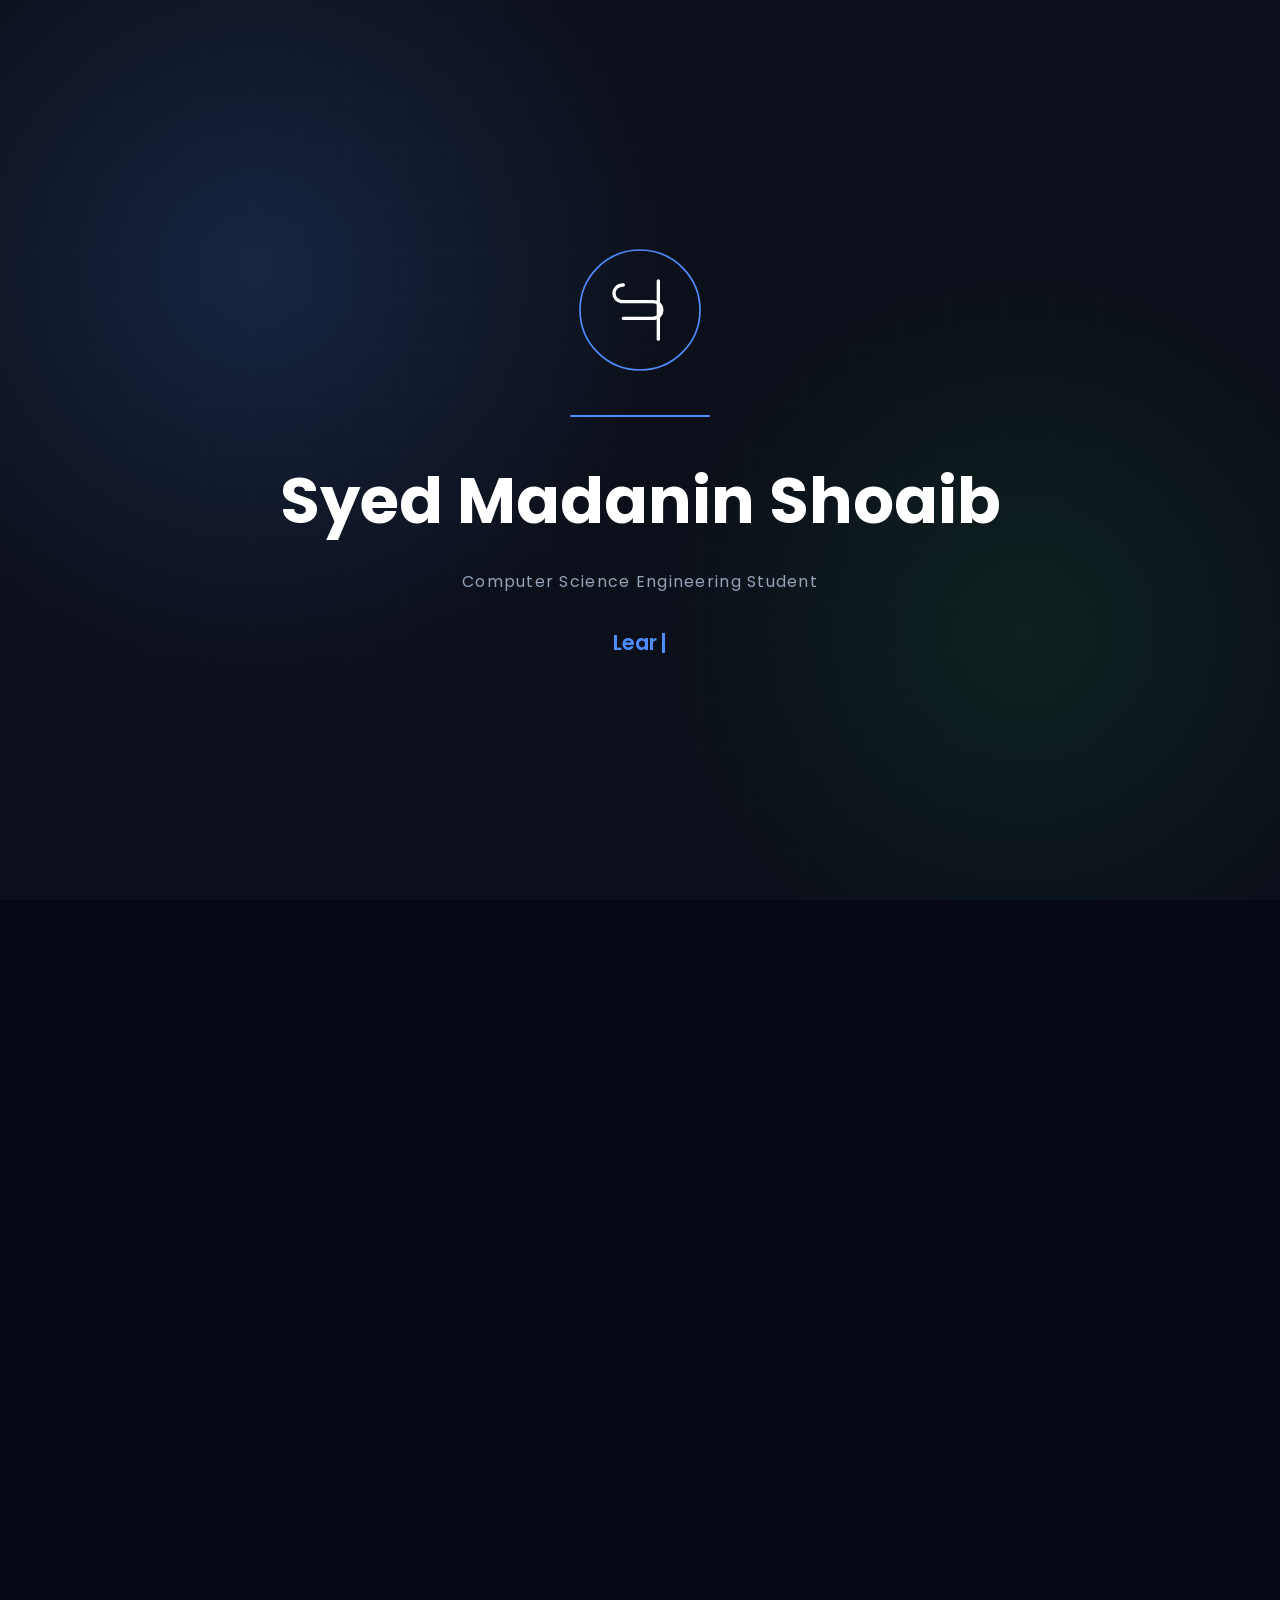
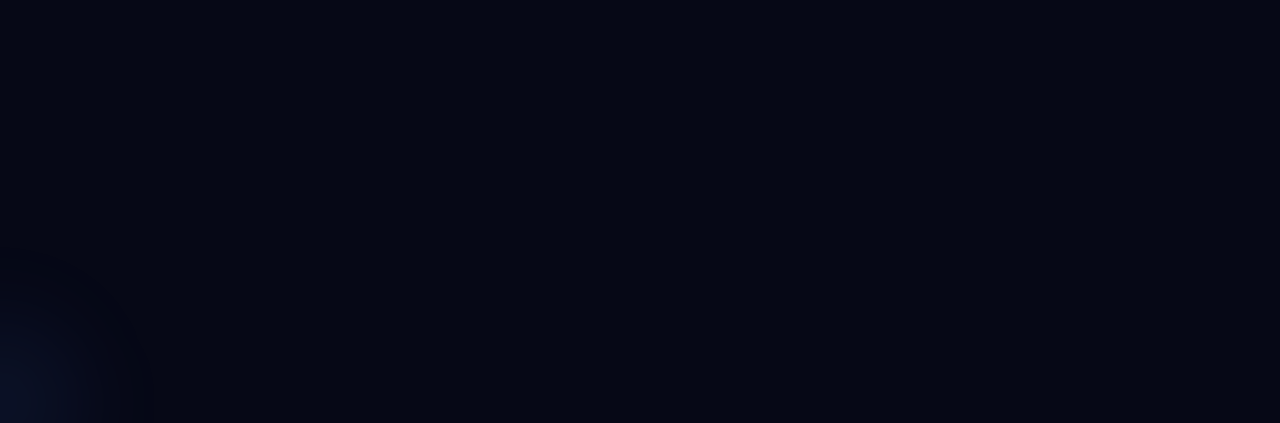
==== commit cd5d8ed1: "Update index.html" ====
--- a/index.html
+++ b/index.html
@@ -704,7 +704,7 @@
 
                 <!-- ================= DIGITAL QR MENU WEBSITE ================= -->
 
-<article class="project-card glass-card">
+                <article class="project-card glass-card">
 
     <div class="project-icon">
 
@@ -712,50 +712,42 @@
 
     </div>
 
+    <div class="project-badge">
+
+        ⭐ Featured Project
+
+    </div>
+
     <h3>Digital QR Menu Website</h3>
 
     <p>
 
-        A full-stack digital restaurant menu application designed to replace
-        traditional paper menus with a QR-based ordering experience.
-        Customers can scan a table QR code to instantly browse live menus,
+        A full-stack restaurant digital menu platform that replaces
+        traditional paper menus with an interactive QR-based ordering
+        system. Customers can scan a table QR code to browse live menus,
         search dishes, filter vegetarian items, and place orders directly
-        from their table. Restaurant owners can securely manage menus,
-        categories, pricing, and availability through an authenticated
-        dashboard powered by Firebase Authentication and Cloud Firestore,
-        with real-time updates reflected across all connected devices.
+        from their table. Restaurant owners can securely manage dishes,
+        pricing, categories, and availability through a dedicated admin
+        dashboard using Firebase Authentication and Cloud Firestore.
 
     </p>
 
-    <ul class="project-features">
-
-    <li>QR code based digital menu system</li>
-
-    <li>Secure Owner Login using Firebase Authentication</li>
-
-    <li>Cloud Firestore database integration</li>
-
-    <li>Real-time menu management dashboard</li>
-
-    <li>Category & dish management</li>
-
-    <li>Dish availability and stock control</li>
-
-    <li>Search and Veg-only filtering</li>
-
-    <li>Fully responsive mobile-first interface</li>
-
-</ul>
-
     <div class="project-tags">
 
         <span>HTML5</span>
+
         <span>CSS3</span>
+
         <span>JavaScript</span>
+
         <span>Firebase</span>
+
         <span>Firestore</span>
+
         <span>Authentication</span>
+
         <span>QR Ordering</span>
+
         <span>Responsive</span>
 
     </div>
@@ -764,7 +756,6 @@
 
         <a href="https://digitalmenuss.netlify.app"
            target="_blank"
-           rel="noopener noreferrer"
            class="btn btn-primary">
 
             <i class="fa-solid fa-globe"></i>
@@ -775,79 +766,6 @@
 
         <a href="https://github.com/syedshoaibb/QR-Menu"
            target="_blank"
-           rel="noopener noreferrer"
-           class="btn btn-secondary">
-
-            <i class="fa-brands fa-github"></i>
-
-            GitHub
-
-        </a>
-
-    </div>
-
-</article>
-
-
-                <!-- ================= DIGITAL MENU ================= -->
-
-<article class="project-card glass-card">
-
-   <div class="project-icon">
-
-    <i class="fa-solid fa-utensils"></i>
-
-</div>
-
-<div class="project-featured">
-
-    Featured Project
-
-</div>
-
-<h3>Digital QR Menu Website</h3>
-
-    <h3>Digital QR Menu Website</h3>
-
-    <p>
-
-        A responsive digital restaurant menu website designed to
-        replace traditional paper menus. Customers can browse food
-        categories, menu items, pricing, and restaurant information
-        through a clean, mobile-friendly interface. The project
-        focuses on responsive design, modern UI, and improving the
-        dining experience using QR technology.
-
-    </p>
-
-    <div class="project-tags">
-
-        <span>HTML5</span>
-
-        <span>CSS3</span>
-
-        <span>JavaScript</span>
-
-        <span>Responsive Design</span>
-
-    </div>
-
-    <div class="project-buttons">
-
-        <a href="https://digitalmenuss.netlify.app/"
-           target="_blank"
-           rel="noopener noreferrer"
-           class="btn btn-primary">
-
-            <i class="fa-solid fa-globe"></i>
-
-            Live Demo
-
-        </a>
-
-        <a href="https://github.com/syedshoaibb/QR-Menu"
-           target="_blank"
-           rel="noopener noreferrer"
            class="btn btn-secondary">
 
             <i class="fa-brands fa-github"></i>
--- a/style.css
+++ b/style.css
@@ -834,27 +834,23 @@
 
 }
 
-.project-featured{
-
-    display:inline-block;
-
-    margin-bottom:18px;
-
-    padding:8px 16px;
-
-    border-radius:999px;
-
-    background:rgba(79,140,255,.12);
-
-    border:1px solid rgba(79,140,255,.25);
-
-    color:var(--primary);
-
-    font-size:.78rem;
-
-    font-weight:600;
-
-    letter-spacing:.8px;
+.project-features{
+
+    margin:22px 0;
+
+    padding-left:18px;
+
+    color:var(--text-light);
+
+    display:grid;
+
+    gap:8px;
+
+}
+
+.project-features li{
+
+    list-style:disc;
 
 }
 
